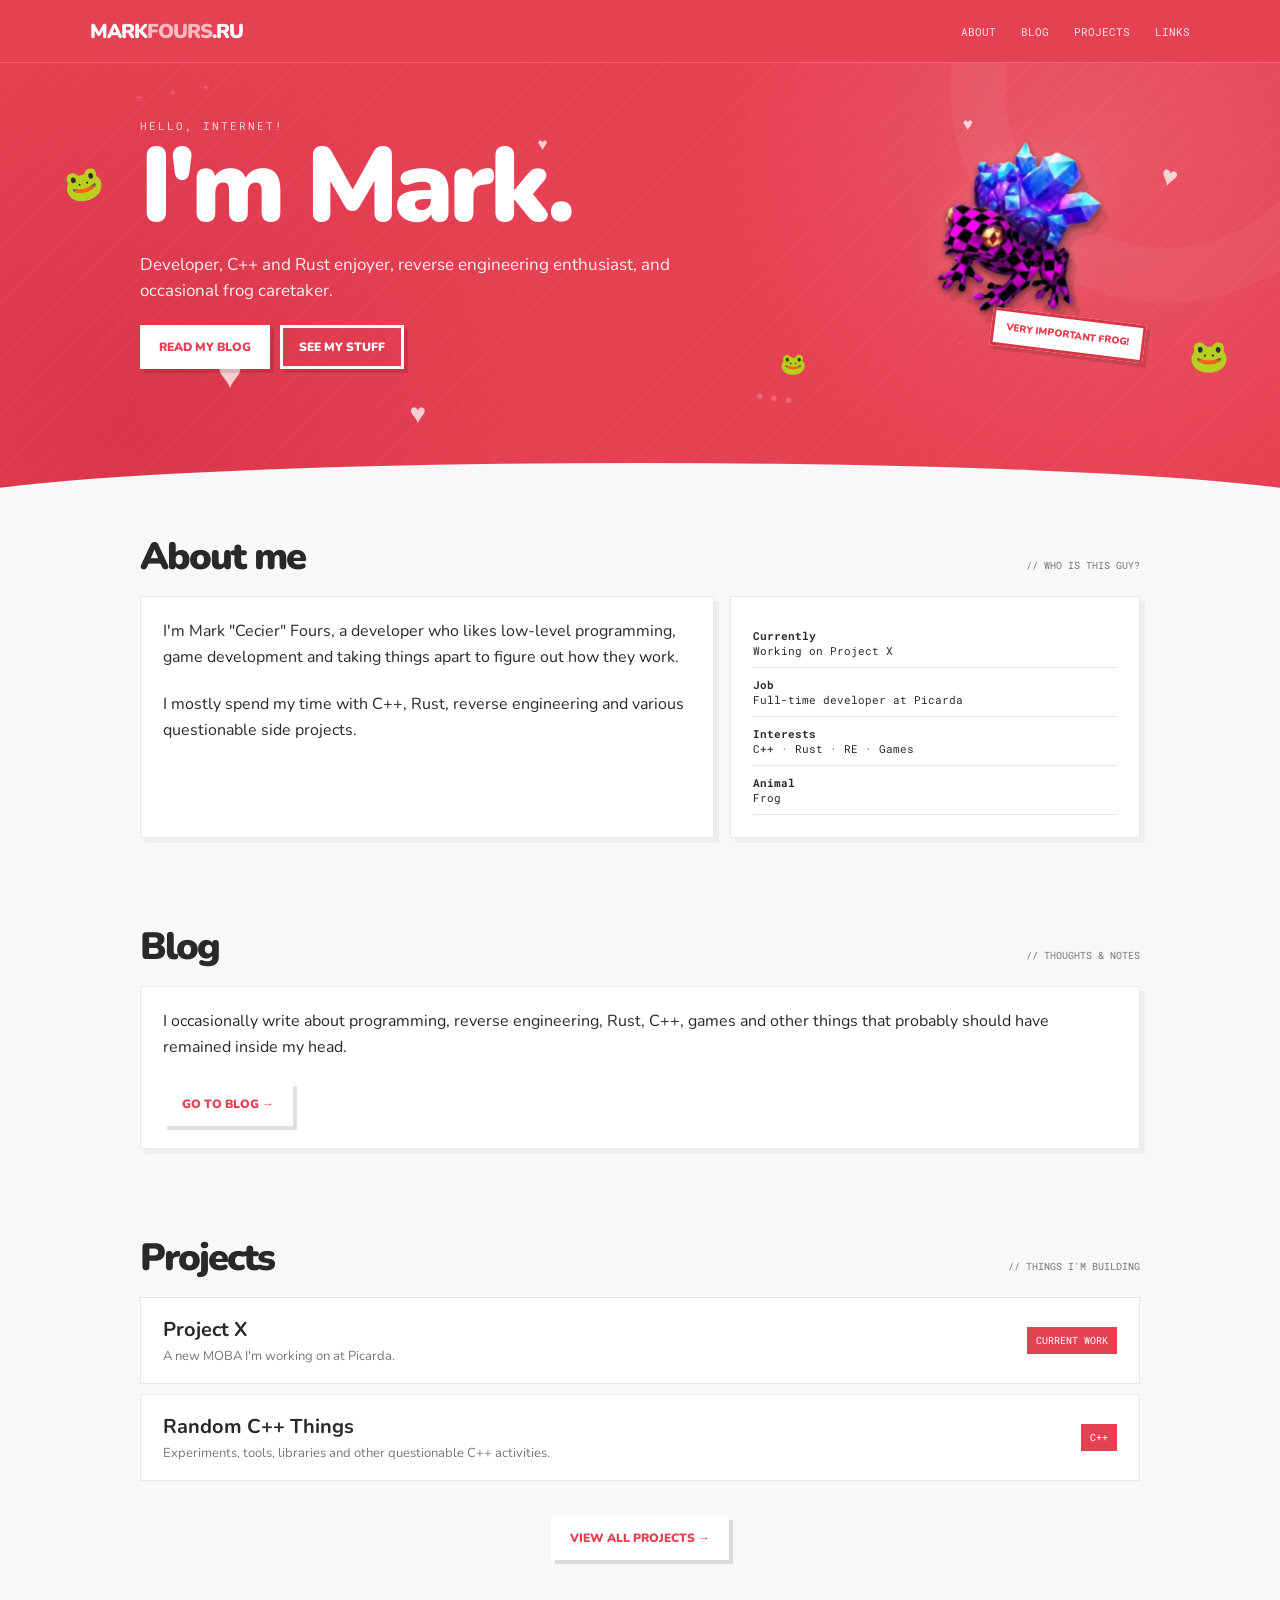
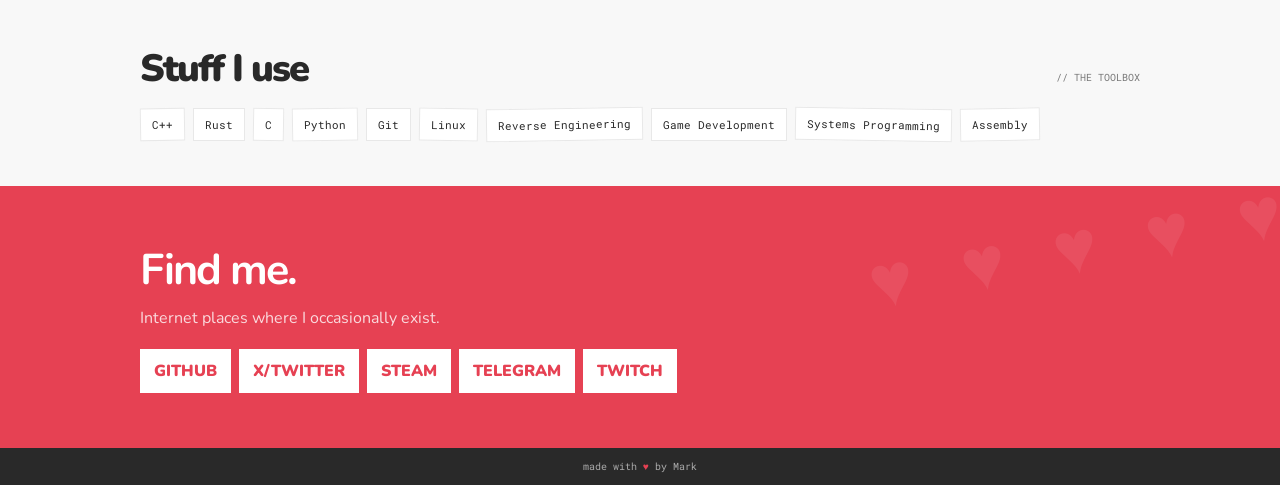
==== index.html @ c81afd99 "Merge pull request #1 from cecier/box-frog Fix" ====
<!DOCTYPE html>

<html lang="en">
<head>
    <meta charset="UTF-8">


<meta
    name="viewport"
    content="width=device-width, initial-scale=1.0"
>

<title>Mark Fours</title>

<meta
    name="description"
    content="Mark's personal homepage -> developer, C++ and Rust enthusiast, and reverse engineering enjoyer."
>

<link rel="icon" href="assets/pics/icon.png">

<link rel="preconnect" href="https://fonts.googleapis.com">
<link rel="preconnect" href="https://fonts.gstatic.com" crossorigin>

<link
    href="https://fonts.googleapis.com/css2?family=Nunito:wght@600;700;800;900&family=Roboto+Mono:wght@500&display=swap"
    rel="stylesheet"
>

<link rel="stylesheet" href="assets/css/style.css">


</head>

<body>


<!-- NAV -->

<nav>
    <div class="nav-inner">

        <a href="index.html" class="logo">
            MARK<span>FOURS</span>.RU
        </a>

        <div class="nav-links">

            <a href="#about">
                ABOUT
            </a>

            <a href="blog/index.html">
                BLOG
            </a>

            <a href="projects/index.html">
                PROJECTS
            </a>

            <a href="#links">
                LINKS
            </a>

        </div>

    </div>
</nav>


<!-- HERO -->

<header class="hero">

    <!-- Decorative frogs -->

    <div class="decoration frog-small d1">
        🐸
    </div>

    <div class="decoration frog-tiny d4">
        🐸
    </div>

    <div class="decoration frog-small d8">
        🐸
    </div>


    <!-- Decorative hearts -->

    <div class="decoration heart big d2">
        ♥
    </div>

    <div class="decoration heart small d3">
        ♥
    </div>

    <div class="decoration heart d5">
        ♥
    </div>

    <div class="decoration heart small d6">
        ♥
    </div>

    <div class="decoration heart d7">
        ♥
    </div>


    <div class="hero-inner">

        <div class="hero-text">

            <div class="eyebrow">
                HELLO, INTERNET!
            </div>

            <h1>
                I'm Mark.
            </h1>

            <p class="hero-description">
                Developer, C++ and Rust enjoyer, reverse engineering
                enthusiast, and occasional frog caretaker.
            </p>

            <div class="hero-buttons">

                <a
                    href="blog/index.html"
                    class="hero-button"
                >
                    READ MY BLOG
                </a>

                <a
                    href="projects/index.html"
                    class="hero-button outline"
                >
                    SEE MY STUFF
                </a>

            </div>

        </div>


        <div class="frog-wrap">

            <img
                class="frog"
                src="assets/pics/frog_cells.png"
                alt="Frog"
            >

            <div class="sticker">
                VERY IMPORTANT FROG!
            </div>

        </div>

    </div>

</header>


<main>

    <!-- ABOUT -->

    <section
        class="section"
        id="about"
    >

        <div class="section-heading">

            <h2>
                About me
            </h2>

            <span>
                // WHO IS THIS GUY?
            </span>

        </div>


        <div class="about-grid">

            <div class="card">

                <p>
                    I'm Mark "Cecier" Fours, a developer who likes
                    low-level programming, game development and taking
                    things apart to figure out how they work.
                </p>

                <br>

                <p>
                    I mostly spend my time with C++, Rust, reverse
                    engineering and various questionable side projects.
                </p>

            </div>


            <div class="card">

                <ul class="mini-list">

                    <li>
                        <b>Currently</b><br>
                        Working on Project X
                    </li>

                    <li>
                        <b>Job</b><br>
                        Full-time developer at Picarda
                    </li>

                    <li>
                        <b>Interests</b><br>
                        C++ · Rust · RE · Games
                    </li>

                    <li>
                        <b>Animal</b><br>
                        Frog
                    </li>

                </ul>

            </div>

        </div>

    </section>


    <!-- BLOG PREVIEW -->

    <section class="section">

        <div class="section-heading">

            <h2>
                Blog
            </h2>

            <span>
                // THOUGHTS & NOTES
            </span>

        </div>


        <div class="card">

            <p>
                I occasionally write about programming, reverse
                engineering, Rust, C++, games and other things that
                probably should have remained inside my head.
            </p>

            <br>

            <a
                href="blog/index.html"
                class="hero-button"
            >
                GO TO BLOG →
            </a>

        </div>

    </section>


    <!-- PROJECTS PREVIEW -->

    <section class="section">

        <div class="section-heading">

            <h2>
                Projects
            </h2>

            <span>
                // THINGS I'M BUILDING
            </span>

        </div>


        <div class="project-list">

            <a
                class="project"
                href="projects/index.html"
            >

                <div>

                    <h3>
                        Project X
                    </h3>

                    <p>
                        A new MOBA I'm working on at Picarda.
                    </p>

                </div>

                <span class="project-tag">
                    CURRENT WORK
                </span>

            </a>


            <a
                class="project"
                href="projects/index.html"
            >

                <div>

                    <h3>
                        Random C++ Things
                    </h3>

                    <p>
                        Experiments, tools, libraries and other
                        questionable C++ activities.
                    </p>

                </div>

                <span class="project-tag">
                    C++
                </span>

            </a>


            <!-- <a
                class="project"
                href="projects/index.html"
            >

                <div>

                    <h3>
                        Rust Stuff
                    </h3>

                    <p>
                        Small projects made while exploring Rust.
                    </p>

                </div>

                <span class="project-tag">
                    RUST
                </span>

            </a>

        </div> -->


        <div
            style="
                margin-top: 25px;
                text-align: center;
            "
        >

            <a
                href="projects/index.html"
                class="hero-button"
            >
                VIEW ALL PROJECTS →
            </a>

        </div>

    </section>


    <!-- STACK -->

    <section class="section">

        <div class="section-heading">

            <h2>
                Stuff I use
            </h2>

            <span>
                // THE TOOLBOX
            </span>

        </div>


        <div class="stack">

            <span class="tag">
                C++
            </span>

            <span class="tag">
                Rust
            </span>

            <span class="tag">
                C
            </span>

            <span class="tag">
                Python
            </span>

            <span class="tag">
                Git
            </span>

            <span class="tag">
                Linux
            </span>

            <span class="tag">
                Reverse Engineering
            </span>

            <span class="tag">
                Game Development
            </span>

            <span class="tag">
                Systems Programming
            </span>

            <span class="tag">
                Assembly
            </span>

        </div>

    </section>


    <!-- LINKS -->

    <section
        class="links-section"
        id="links"
    >

        <div class="links-inner">

            <h2>
                Find me.
            </h2>

            <p>
                Internet places where I occasionally exist.
            </p>


            <div class="link-grid">

                <a
                    class="link"
                    href="https://github.com/cecier"
                    target="_blank"
                    rel="noopener noreferrer"
                >
                    GITHUB
                </a>


                <a
                    class="link"
                    href="https://twitter.com/crabscuttle"
                    target="_blank"
                    rel="noopener noreferrer"
                >
                    X/TWITTER
                </a>


                <a
                    class="link"
                    href="https://steamcommunity.com/id/cecier"
                    target="_blank"
                    rel="noopener noreferrer"
                >
                    STEAM
                </a>


                <a
                    class="link"
                    href="https://t.me/ceciercash"
                    target="_blank"
                    rel="noopener noreferrer"
                >
                    TELEGRAM
                </a>


                <a
                    class="link"
                    href="https://www.twitch.tv/caketheorist"
                    target="_blank"
                    rel="noopener noreferrer"
                >
                    TWITCH
                </a>

            </div>

        </div>

    </section>

</main>


<!-- FOOTER -->

<footer>
    made with <b>♥</b> by Mark
</footer>


</body>
</html>
---- assets/css/style.css ----
:root{--red:#e64153;--red-dark:#d93648;--text:#292929;--muted:#777;--light:#f8f8f8;--white:#fff;--border:#e8e8e8}
*{box-sizing:border-box}
html{scroll-behavior:smooth}
body{margin:0;color:var(--text);background:var(--light);font-family:"Nunito",sans-serif}
a{color:inherit;text-decoration:none}

/* NAV */
nav{position:relative;z-index:20;background:var(--red);color:#fff;border-bottom:1px solid rgba(255,255,255,.18)}
.nav-inner{width:min(1100px,calc(100% - 40px));min-height:62px;margin:auto;display:flex;align-items:center;justify-content:space-between;gap:25px}
.logo{font-size:20px;font-weight:900;letter-spacing:-1px}
.logo span{opacity:.65}
.nav-links{display:flex;gap:25px;font-family:"Roboto Mono",monospace;font-size:11px}
.nav-links a{opacity:.85;transition:opacity .15s,transform .15s}
.nav-links a:hover{opacity:1;transform:translateY(-2px)}

/* HERO */
.hero{position:relative;overflow:hidden;min-height:430px;padding:55px 20px 90px;color:#fff;background:
radial-gradient(circle at 18% 28%,rgba(255,255,255,.12) 0 2px,transparent 2.5px),
radial-gradient(circle at 75% 65%,rgba(255,255,255,.08) 0 1.5px,transparent 2px),
repeating-linear-gradient(-45deg,transparent 0,transparent 18px,rgba(255,255,255,.025) 18px,rgba(255,255,255,.025) 20px),
radial-gradient(circle at 85% 20%,rgba(255,255,255,.12),transparent 32%),
radial-gradient(circle at 10% 85%,rgba(180,20,45,.25),transparent 35%),var(--red)}
.hero::before{content:"";position:absolute;width:320px;height:320px;top:-190px;right:-100px;border-radius:50%;border:55px solid rgba(255,255,255,.045);transform:rotate(20deg);pointer-events:none}
.hero::after{content:"";position:absolute;left:-5%;bottom:-55px;width:110%;height:85px;background:var(--light);border-radius:50% 50% 0 0;pointer-events:none}
.hero-inner{position:relative;z-index:5;width:min(1000px,100%);margin:auto;display:flex;align-items:center;justify-content:space-between;gap:45px}
.hero-text{position:relative;flex:1}
.hero-text::before{content:"+  +  +";position:absolute;left:-5px;top:-35px;color:rgba(255,255,255,.18);font-family:"Roboto Mono",monospace;font-size:12px;letter-spacing:10px;transform:rotate(-8deg)}
.hero-text::after{content:"•••";position:absolute;right:5%;bottom:-40px;color:rgba(255,255,255,.2);font-size:16px;letter-spacing:7px;transform:rotate(8deg)}
.eyebrow{margin-bottom:9px;font-family:"Roboto Mono",monospace;font-size:11px;letter-spacing:2px;opacity:.8}
h1{margin:0;font-size:clamp(58px,9vw,105px);line-height:.86;letter-spacing:-5px;font-weight:900}
.hero-description{max-width:560px;margin:20px 0 22px;font-size:17px;line-height:1.5;color:rgba(255,255,255,.92)}
.hero-buttons{display:flex;flex-wrap:wrap;gap:10px}
.hero-button{display:inline-block;padding:11px 16px;background:#fff;color:var(--red);border:3px solid #fff;font-size:12px;font-weight:900;box-shadow:4px 4px 0 rgba(0,0,0,.12);transition:transform .15s,box-shadow .15s}
.hero-button:hover{transform:translate(-2px,-2px);box-shadow:6px 6px 0 rgba(0,0,0,.14)}
.hero-button.outline{background:transparent;color:#fff}

/* HERO DECORATIONS */
.decoration{position:absolute;z-index:2;user-select:none;pointer-events:none;font-weight:900}
.heart{color:rgba(255,255,255,.75);font-size:28px;animation:float 4s ease-in-out infinite}
.heart.small{font-size:17px}.heart.big{font-size:42px}
.frog-small{font-size:32px;filter:grayscale(.05);animation:frog-hop 5s ease-in-out infinite}
.frog-tiny{font-size:21px;animation:frog-hop 6s ease-in-out infinite reverse}
.d1{left:5%;top:100px;transform:rotate(-15deg)}.d2{left:17%;bottom:90px}.d3{left:42%;top:70px}.d4{right:37%;bottom:115px}.d5{right:8%;top:95px;transform:rotate(15deg)}.d6{right:24%;top:50px}.d7{left:32%;bottom:60px}.d8{right:4%;bottom:115px}
@keyframes float{0%,100%{transform:translateY(0) rotate(-5deg)}50%{transform:translateY(-7px) rotate(5deg)}}
@keyframes frog-hop{0%,100%{transform:translateY(0) rotate(-3deg)}45%{transform:translateY(-10px) rotate(3deg)}55%{transform:translateY(-10px) rotate(-3deg)}}

/* FROG */
.frog-wrap{position:relative;flex:0 0 260px;display:flex;justify-content:center}
.frog{position:relative;z-index:3;width:230px;max-width:100%;filter:drop-shadow(8px 11px 0 rgba(0,0,0,.1)) drop-shadow(0 0 15px rgba(255,255,255,.12));transform:rotate(3deg);transition:transform .2s}
.frog:hover{transform:rotate(-3deg) scale(1.04)}
.sticker{position:absolute;z-index:4;right:-5px;bottom:5px;padding:9px 12px;background:#fff;color:var(--red);border:3px solid var(--red-dark);font-size:10px;font-weight:900;transform:rotate(7deg);box-shadow:4px 4px 0 rgba(0,0,0,.12)}

/* MAIN */
main{position:relative;z-index:6}
.section{width:min(1000px,calc(100% - 40px));margin:auto;padding:45px 0}
.section-heading{display:flex;align-items:baseline;justify-content:space-between;gap:20px;margin-bottom:20px}
.section-heading h2{margin:0;font-size:38px;line-height:1;letter-spacing:-2px;font-weight:900}
.section-heading span{font-family:"Roboto Mono",monospace;font-size:10px;color:var(--muted)}

/* ABOUT */
.about-grid{display:grid;grid-template-columns:1.4fr 1fr;gap:16px}
.card{padding:22px;background:#fff;border:1px solid var(--border);box-shadow:5px 5px 0 rgba(0,0,0,.04)}
.card p{margin:0;font-size:16px;line-height:1.6}
.mini-list{margin:0;padding:0;list-style:none}
.mini-list li{padding:9px 0;border-bottom:1px solid var(--border);font-family:"Roboto Mono",monospace;font-size:11px}
.mini-list li:last-child
.mini-list b{font-family:"Nunito",sans-serif;font-size:14px}

/* BLOG */
.blog-grid{display:grid;grid-template-columns:repeat(2,1fr);gap:15px}
.post{display:flex;flex-direction:column;min-height:190px;padding:21px;background:#fff;border:1px solid var(--border);transition:transform .15s,box-shadow .15s}
.post:hover{transform:translate(-3px,-3px);box-shadow:6px 6px 0 rgba(0,0,0,.06)}
.post-label{margin-bottom:10px;font-family:"Roboto Mono",monospace;font-size:9px;letter-spacing:1px;color:var(--red)}
.post h3{margin:0 0 9px;font-size:24px;line-height:1.05;letter-spacing:-1px}
.post p{margin:0;color:var(--muted);line-height:1.45;font-size:14px}
.post-meta{margin-top:auto;padding-top:17px;display:flex;justify-content:space-between;color:#999;font-family:"Roboto Mono",monospace;font-size:9px}

/* PROJECTS */
.project-list{display:flex;flex-direction:column;gap:10px}
.project{display:grid;grid-template-columns:1fr auto;align-items:center;gap:15px;padding:18px 22px;background:#fff;border:1px solid var(--border);transition:transform .15s}
.project:hover{transform:translateX(4px)}
.project h3{margin:0 0 4px;font-size:20px}
.project p{margin:0;color:var(--muted);font-size:13px}
.project-tag{padding:7px 9px;background:var(--red);color:#fff;font-family:"Roboto Mono",monospace;font-size:10px}

/* STACK */
.stack{display:flex;flex-wrap:wrap;gap:8px}
.tag{padding:8px 11px;background:#fff;border:1px solid var(--border);font-family:"Roboto Mono",monospace;font-size:11px}
.tag:nth-child(3n){transform:rotate(1deg)}.tag:nth-child(3n+1){transform:rotate(-1deg)}

/* LINKS */
.links-section{position:relative;overflow:hidden;padding:55px 20px;background:var(--red);color:#fff}
.links-section::before{content:"♥  ♥  ♥  ♥  ♥";position:absolute;right:-20px;top:10px;color:rgba(255,255,255,.08);font-size:75px;letter-spacing:15px;transform:rotate(-10deg)}
.links-inner{position:relative;z-index:2;width:min(1000px,100%);margin:auto}
.links-inner h2{margin:0 0 8px;font-size:43px;letter-spacing:-2px}
.links-inner p{margin:0 0 20px;color:rgba(255,255,255,.8)}
.link-grid{display:flex;flex-wrap:wrap;gap:8px}
.link{padding:11px 14px;background:#fff;color:var(--red);font-weight:900;transition:transform .15s}
.link:hover{transform:translateY(-3px) rotate(-1deg)}

/* FOOTER */
footer{padding:12px 5px;background:#292929;color:#aaa;text-align:center;font-family:"Roboto Mono",monospace;font-size:10px}
footer b{color:var(--red)}

/* MOBILE */
@media(max-width:760px){
.nav-inner{min-height:58px}
.nav-links{gap:11px;font-size:9px}
.hero{min-height:0;padding:50px 20px 90px}
.hero-inner{flex-direction:column;text-align:center;gap:25px}
.hero-description{margin:18px auto 20px;font-size:16px}
.hero-buttons{justify-content:center}
.hero-text::before{left:10%}
.frog-wrap{flex-basis:auto;width:240px}
.frog{width:200px}
.d3,.d4,.d6{display:none}
.about-grid,.blog-grid{grid-template-columns:1fr}
.section-heading{align-items:flex-start;flex-direction:column;margin-bottom:17px}
.section-heading h2{font-size:34px}
.section{padding:35px 0}
.project{grid-template-columns:1fr;padding:16px 18px}
.project-tag{justify-self:start}
.links-section{padding:45px 20px}
.links-inner h2{font-size:38px}
}

@media(max-width:480px){
.nav-links a:nth-child(2){display:none}
h1{font-size:66px}
.hero-description{font-size:15px}
.section{padding:30px 0}
.card,.post{padding:19px}
}

/* BLOG ARTICLE */
.article-hero{position:relative;overflow:hidden;padding:50px 20px 85px;background:var(--red);color:#fff}
.article-hero::after{content:"";position:absolute;left:-5%;bottom:-55px;width:110%;height:85px;background:var(--light);border-radius:50% 50% 0 0}
.article-hero-inner{position:relative;z-index:2;width:min(850px,100%);margin:auto}
.article-back{display:inline-block;margin-bottom:28px;padding:8px 11px;border:2px solid rgba(255,255,255,.7);font-family:"Roboto Mono",monospace;font-size:9px;font-weight:500;transition:background .15s,color .15s,transform .15s}
.article-back:hover
.article-hero .post-label{margin-bottom:11px;color:rgba(255,255,255,.75)}
.article-hero h1{max-width:850px;margin:0;font-size:clamp(45px,7vw,82px);line-height:.95;letter-spacing:-4px}
.article-description{max-width:680px;margin:18px 0;color:rgba(255,255,255,.85);font-size:16px;line-height:1.5}
.article-meta{display:flex;gap:20px;color:rgba(255,255,255,.65);font-family:"Roboto Mono",monospace;font-size:9px}
.article{width:min(760px,calc(100% - 40px));margin:auto;padding:50px 0 65px}
.article p{margin:0 0 18px;font-size:17px;line-height:1.7}
.article h2{margin:42px 0 14px;font-size:31px;line-height:1.1;letter-spacing:-1.5px}
.article h3{margin:28px 0 9px;font-size:21px}
.article ul,.article ol{margin:0 0 20px;padding-left:25px}
.article li{margin-bottom:7px;font-size:16px;line-height:1.5}
.article strong{font-weight:900}
.article code{padding:2px 5px;background:#eee;border-radius:3px;font-family:"Roboto Mono",monospace;font-size:.85em}
.article pre{overflow-x:auto;margin:22px 0;padding:19px;background:#292929;color:#f5f5f5;border-left:4px solid var(--red);box-shadow:5px 5px 0 rgba(0,0,0,.06)}
.article pre code{padding:0;background:transparent;color:inherit;font-size:12px;line-height:1.6}
.article blockquote{margin:22px 0;padding:16px 20px;background:#fff;border-left:4px solid var(--red);box-shadow:4px 4px 0 rgba(0,0,0,.05);font-size:18px;font-weight:800;line-height:1.45}
.article-ending{margin:42px 0 18px;color:var(--red);text-align:center;font-size:38px}
.article-note{color:var(--muted);text-align:center}
.frog-evidence{display:flex;flex-direction:column;align-items:center;gap:10px;margin:25px 0 30px;padding:22px;background:#fff;border:1px solid var(--border);box-shadow:6px 6px 0 rgba(0,0,0,.05)}
.frog-evidence img{width:min(320px,100%);height:auto}
.frog-evidence span{color:var(--muted);font-family:"Roboto Mono",monospace;font-size:9px}

@media(max-width:760px){
.article-hero{padding:42px 20px 75px}
.article-hero h1{font-size:48px;letter-spacing:-3px}
.article-description{font-size:15px}
.article{padding:40px 0 55px}
.article p{font-size:16px;line-height:1.65}
.article h2{margin-top:35px;font-size:28px}
.article pre{padding:15px;margin-left:-4px;margin-right:-4px}
.article blockquote{font-size:17px}
.frog-evidence{padding:20px 12px}
}
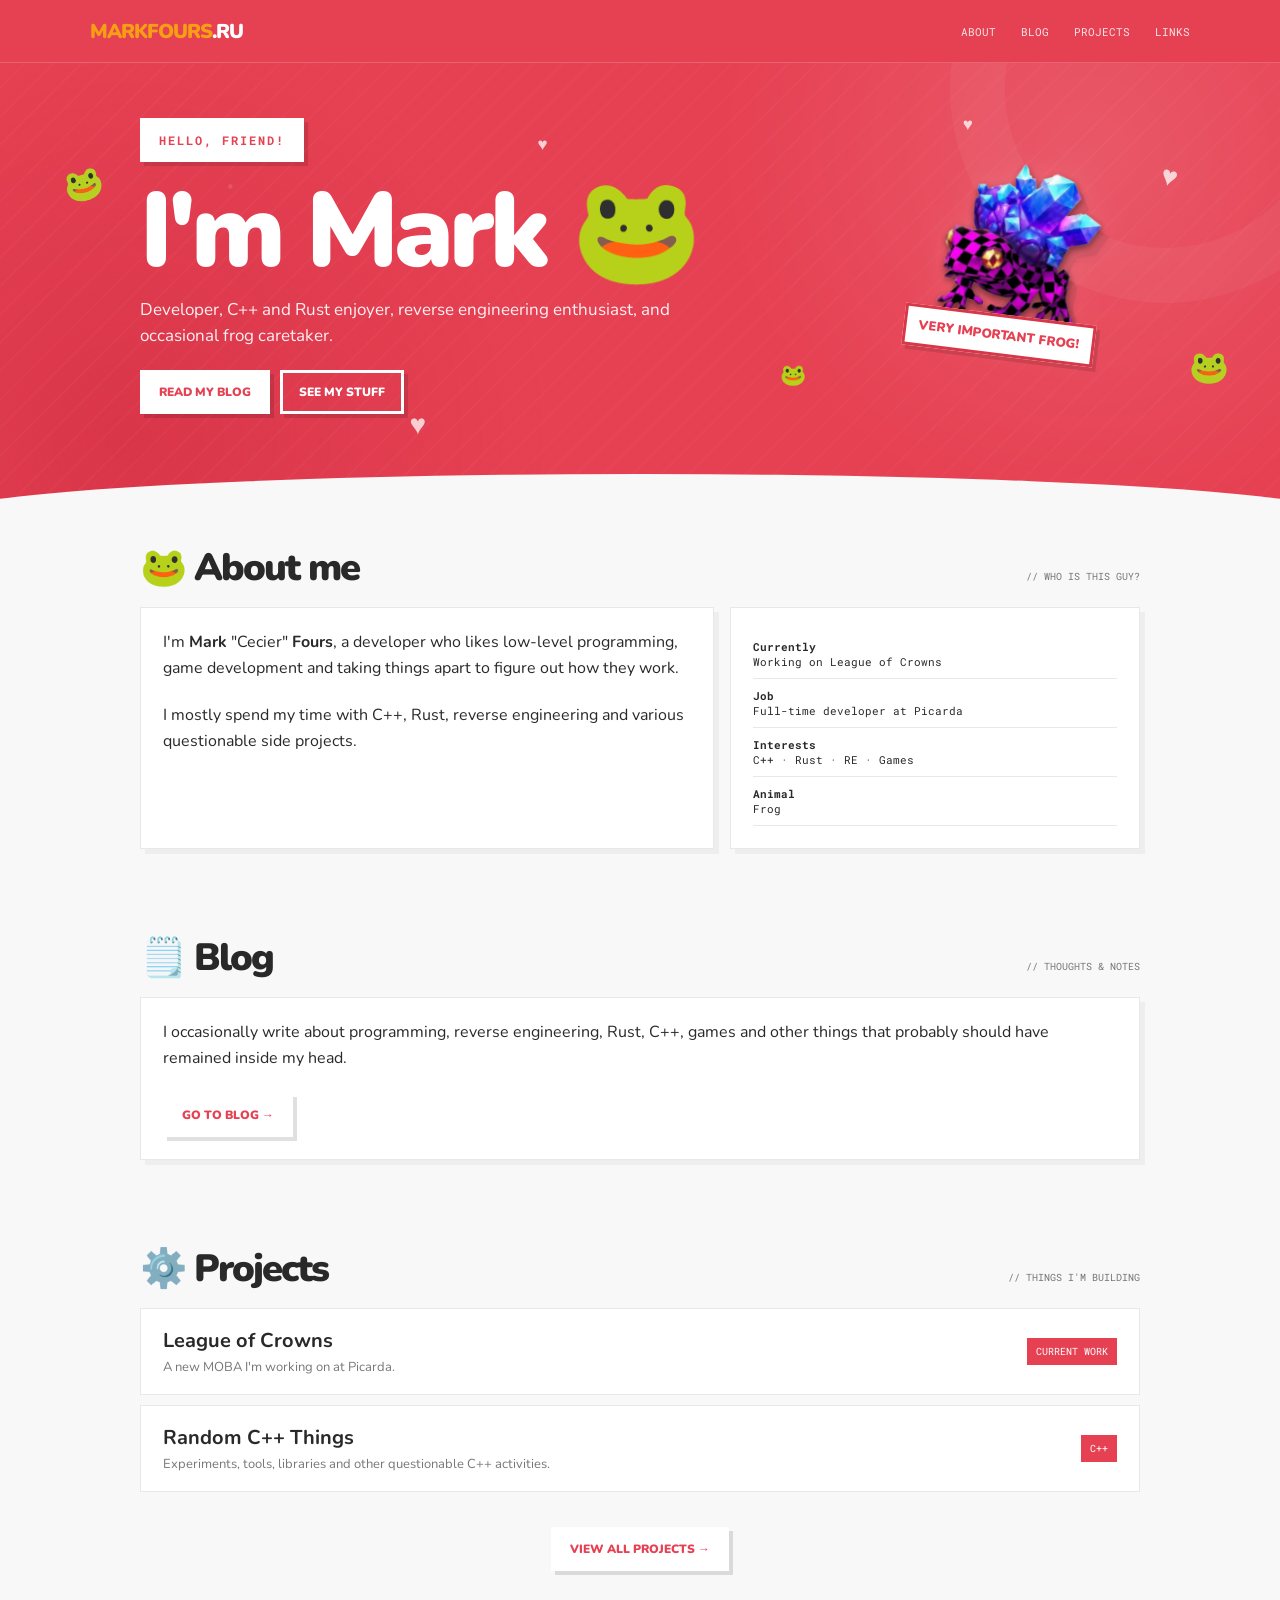
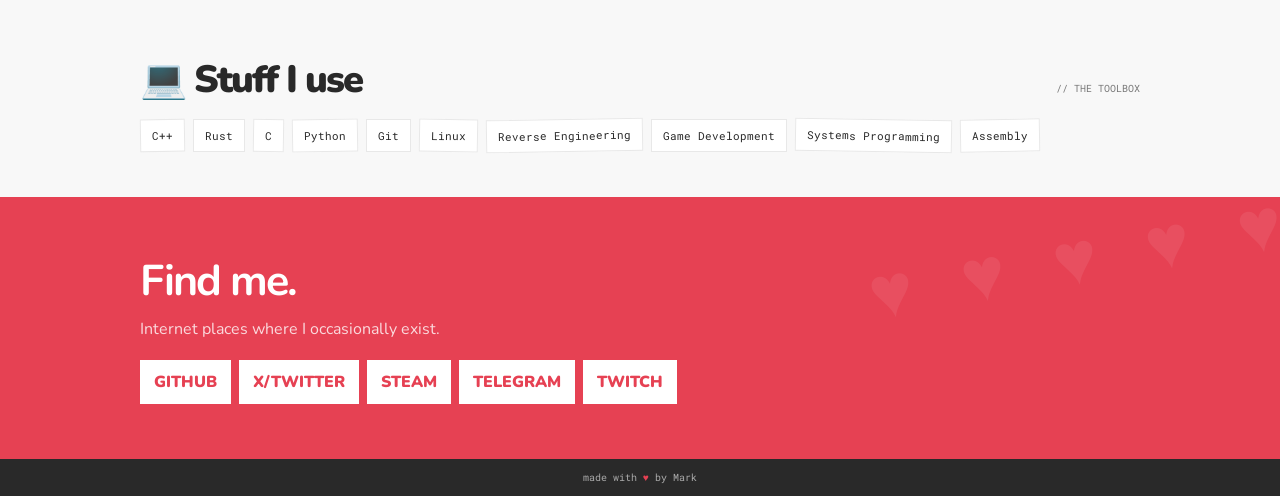
==== commit 41e52514: "Add some new fancy stuff" ====
--- a/index.html
+++ b/index.html
@@ -10,14 +10,14 @@
     content="width=device-width, initial-scale=1.0"
 >
 
-<title>Mark Fours</title>
+<title>Mark Fours | Homepage</title>
 
 <meta
     name="description"
     content="Mark's personal homepage -> developer, C++ and Rust enthusiast, and reverse engineering enjoyer."
 >
 
-<link rel="icon" href="assets/pics/icon.png">
+<link rel="icon" href="assets/pics/frog_cute.png">
 
 <link rel="preconnect" href="https://fonts.googleapis.com">
 <link rel="preconnect" href="https://fonts.gstatic.com" crossorigin>
@@ -36,12 +36,12 @@
 
 
 <!-- NAV -->
-
+<div class="no-select">
 <nav>
     <div class="nav-inner">
 
         <a href="index.html" class="logo">
-            MARK<span>FOURS</span>.RU
+            <span class="name-fours">MARKFOURS</span>.RU
         </a>
 
         <div class="nav-links">
@@ -115,11 +115,11 @@
         <div class="hero-text">
 
             <div class="eyebrow">
-                HELLO, INTERNET!
+                HELLO, FRIEND!
             </div>
 
             <h1>
-                I'm Mark.
+                I'm Mark 🐸
             </h1>
 
             <p class="hero-description">
@@ -165,7 +165,7 @@
     </div>
 
 </header>
-
+</div>
 
 <main>
 
@@ -176,10 +176,10 @@
         id="about"
     >
 
-        <div class="section-heading">
+        <div class="section-heading no-select">
 
             <h2>
-                About me
+                🐸 About me
             </h2>
 
             <span>
@@ -194,7 +194,7 @@
             <div class="card">
 
                 <p>
-                    I'm Mark "Cecier" Fours, a developer who likes
+                    I'm <strong>Mark</strong> "Cecier" <strong>Fours</strong>, a developer who likes
                     low-level programming, game development and taking
                     things apart to figure out how they work.
                 </p>
@@ -209,13 +209,13 @@
             </div>
 
 
-            <div class="card">
+            <div class="card no-select">
 
                 <ul class="mini-list">
 
                     <li>
                         <b>Currently</b><br>
-                        Working on Project X
+                        Working on League of Crowns
                     </li>
 
                     <li>
@@ -246,10 +246,10 @@
 
     <section class="section">
 
-        <div class="section-heading">
+        <div class="section-heading no-select">
 
             <h2>
-                Blog
+                🗒️ Blog
             </h2>
 
             <span>
@@ -271,7 +271,7 @@
 
             <a
                 href="blog/index.html"
-                class="hero-button"
+                class="hero-button no-select"
             >
                 GO TO BLOG →
             </a>
@@ -285,10 +285,10 @@
 
     <section class="section">
 
-        <div class="section-heading">
+        <div class="section-heading no-select">
 
             <h2>
-                Projects
+                ⚙️ Projects
             </h2>
 
             <span>
@@ -299,6 +299,30 @@
 
 
         <div class="project-list">
+
+            <a
+                class="project"
+                href="projects/moba-game/moba-game.html"
+            >
+
+                <div>
+
+                    <h3>
+                        League of Crowns
+                    </h3>
+
+                    <p>
+                        A new MOBA I'm working on at Picarda.
+                    </p>
+
+                </div>
+
+                <span class="project-tag no-select">
+                    CURRENT WORK
+                </span>
+
+            </a>
+
 
             <a
                 class="project"
@@ -308,30 +332,6 @@
                 <div>
 
                     <h3>
-                        Project X
-                    </h3>
-
-                    <p>
-                        A new MOBA I'm working on at Picarda.
-                    </p>
-
-                </div>
-
-                <span class="project-tag">
-                    CURRENT WORK
-                </span>
-
-            </a>
-
-
-            <a
-                class="project"
-                href="projects/index.html"
-            >
-
-                <div>
-
-                    <h3>
                         Random C++ Things
                     </h3>
 
@@ -342,7 +342,7 @@
 
                 </div>
 
-                <span class="project-tag">
+                <span class="project-tag no-select">
                     C++
                 </span>
 
@@ -384,7 +384,7 @@
 
             <a
                 href="projects/index.html"
-                class="hero-button"
+                class="hero-button no-select"
             >
                 VIEW ALL PROJECTS →
             </a>
@@ -395,13 +395,13 @@
 
 
     <!-- STACK -->
-
+    <div class="no-select">
     <section class="section">
 
         <div class="section-heading">
 
             <h2>
-                Stuff I use
+                💻 Stuff I use
             </h2>
 
             <span>
@@ -538,10 +538,10 @@
 
 <!-- FOOTER -->
 
-<footer>
+<footer class="no-select">
     made with <b>♥</b> by Mark
 </footer>
-
+</div>
 
 </body>
 </html>
--- a/assets/css/style.css
+++ b/assets/css/style.css
@@ -1,172 +1,1004 @@
-:root{--red:#e64153;--red-dark:#d93648;--text:#292929;--muted:#777;--light:#f8f8f8;--white:#fff;--border:#e8e8e8}
+:root{
+--red:#e64153;
+--red-dark:#d93648;
+--text:#292929;
+--muted:#777;
+--light:#f8f8f8;
+--white:#fff;
+--border:#e8e8e8
+}
+
 *{box-sizing:border-box}
+
 html{scroll-behavior:smooth}
-body{margin:0;color:var(--text);background:var(--light);font-family:"Nunito",sans-serif}
-a{color:inherit;text-decoration:none}
+
+body{
+margin:0;
+color:var(--text);
+background:var(--light);
+font-family:"Nunito",sans-serif
+}
+
+a{
+color:inherit;
+text-decoration:none
+}
+
+.no-select{
+user-select:none;
+-webkit-user-select:none;
+-moz-user-select:none;
+-webkit-user-drag:none
+}
 
 /* NAV */
-nav{position:relative;z-index:20;background:var(--red);color:#fff;border-bottom:1px solid rgba(255,255,255,.18)}
-.nav-inner{width:min(1100px,calc(100% - 40px));min-height:62px;margin:auto;display:flex;align-items:center;justify-content:space-between;gap:25px}
-.logo{font-size:20px;font-weight:900;letter-spacing:-1px}
-.logo span{opacity:.65}
-.nav-links{display:flex;gap:25px;font-family:"Roboto Mono",monospace;font-size:11px}
-.nav-links a{opacity:.85;transition:opacity .15s,transform .15s}
-.nav-links a:hover{opacity:1;transform:translateY(-2px)}
+
+nav{
+position:relative;
+z-index:20;
+background:var(--red);
+color:#fff;
+border-bottom:1px solid rgba(255,255,255,.18)
+}
+
+.nav-inner{
+width:min(1100px,calc(100% - 40px));
+min-height:62px;
+margin:auto;
+display:flex;
+align-items:center;
+justify-content:space-between;
+gap:25px
+}
+
+.logo{
+    font-size:20px;
+    font-weight:900;
+    letter-spacing:-1px
+}
+
+.name-fours{
+    color:#f69f14
+}
+
+/*.name-mark{
+    color:#224a4b
+}*/
+
+.nav-links{
+display:flex;
+gap:25px;
+font-family:"Roboto Mono",monospace;
+font-size:11px
+}
+
+.nav-links a{
+opacity:.85;
+transition:opacity .15s,transform .15s
+}
+
+.nav-links a:hover{
+opacity:1;
+transform:translateY(-2px)
+}
 
 /* HERO */
-.hero{position:relative;overflow:hidden;min-height:430px;padding:55px 20px 90px;color:#fff;background:
+
+.hero{
+position:relative;
+overflow:hidden;
+min-height:430px;
+padding:55px 20px 90px;
+color:#fff;
+background:
 radial-gradient(circle at 18% 28%,rgba(255,255,255,.12) 0 2px,transparent 2.5px),
 radial-gradient(circle at 75% 65%,rgba(255,255,255,.08) 0 1.5px,transparent 2px),
 repeating-linear-gradient(-45deg,transparent 0,transparent 18px,rgba(255,255,255,.025) 18px,rgba(255,255,255,.025) 20px),
 radial-gradient(circle at 85% 20%,rgba(255,255,255,.12),transparent 32%),
-radial-gradient(circle at 10% 85%,rgba(180,20,45,.25),transparent 35%),var(--red)}
-.hero::before{content:"";position:absolute;width:320px;height:320px;top:-190px;right:-100px;border-radius:50%;border:55px solid rgba(255,255,255,.045);transform:rotate(20deg);pointer-events:none}
-.hero::after{content:"";position:absolute;left:-5%;bottom:-55px;width:110%;height:85px;background:var(--light);border-radius:50% 50% 0 0;pointer-events:none}
-.hero-inner{position:relative;z-index:5;width:min(1000px,100%);margin:auto;display:flex;align-items:center;justify-content:space-between;gap:45px}
-.hero-text{position:relative;flex:1}
-.hero-text::before{content:"+  +  +";position:absolute;left:-5px;top:-35px;color:rgba(255,255,255,.18);font-family:"Roboto Mono",monospace;font-size:12px;letter-spacing:10px;transform:rotate(-8deg)}
-.hero-text::after{content:"•••";position:absolute;right:5%;bottom:-40px;color:rgba(255,255,255,.2);font-size:16px;letter-spacing:7px;transform:rotate(8deg)}
-.eyebrow{margin-bottom:9px;font-family:"Roboto Mono",monospace;font-size:11px;letter-spacing:2px;opacity:.8}
-h1{margin:0;font-size:clamp(58px,9vw,105px);line-height:.86;letter-spacing:-5px;font-weight:900}
-.hero-description{max-width:560px;margin:20px 0 22px;font-size:17px;line-height:1.5;color:rgba(255,255,255,.92)}
-.hero-buttons{display:flex;flex-wrap:wrap;gap:10px}
-.hero-button{display:inline-block;padding:11px 16px;background:#fff;color:var(--red);border:3px solid #fff;font-size:12px;font-weight:900;box-shadow:4px 4px 0 rgba(0,0,0,.12);transition:transform .15s,box-shadow .15s}
-.hero-button:hover{transform:translate(-2px,-2px);box-shadow:6px 6px 0 rgba(0,0,0,.14)}
-.hero-button.outline{background:transparent;color:#fff}
+radial-gradient(circle at 10% 85%,rgba(180,20,45,.25),transparent 35%),
+var(--red)
+}
+
+.hero::before{
+content:"";
+position:absolute;
+width:320px;
+height:320px;
+top:-190px;
+right:-100px;
+border-radius:50%;
+border:55px solid rgba(255,255,255,.045);
+transform:rotate(20deg);
+pointer-events:none
+}
+
+.hero::after,
+.article-hero::after{
+content:"";
+position:absolute;
+left:-5%;
+bottom:-55px;
+width:110%;
+height:85px;
+background:var(--light);
+border-radius:50% 50% 0 0;
+pointer-events:none
+}
+
+.hero-inner,
+.article-hero-inner{
+position:relative;
+z-index:5;
+width:min(1000px,100%);
+margin:auto;
+display:flex;
+align-items:center;
+justify-content:space-between;
+gap:45px
+}
+
+.hero-text,
+.article-hero-content{
+position:relative;
+flex:1;
+min-width:0
+}
+
+.hero-text::before{
+content:"";
+position:absolute;
+left:-5px;
+top:-35px;
+color:rgba(255,255,255,.18);
+font-family:"Roboto Mono",monospace;
+font-size:12px;
+letter-spacing:10px;
+transform:rotate(-8deg)
+}
+
+.hero-text::after{
+content:"";
+position:absolute;
+right:5%;
+bottom:-40px;
+color:rgba(255,255,255,.2);
+font-size:16px;
+letter-spacing:7px;
+transform:rotate(8deg)
+}
+
+.eyebrow{
+margin-bottom:25px;
+font-family:"Roboto Mono",monospace;
+font-size:11px;
+letter-spacing:2px;
+/*opacity:.8;*/
+
+background: transparent;
+    color: #fff;
+
+    display: inline-block;
+    padding: 11px 16px;
+    background: #fff;
+    color: var(--red);
+    border: 3px solid #fff;
+    font-size: 12px;
+    font-weight: 900;
+    box-shadow: 4px 4px 0 rgba(0, 0, 0, .12);
+
+}
+
+h1{
+margin:0;
+font-size:clamp(58px,9vw,105px);
+line-height:.86;
+letter-spacing:-5px;
+font-weight:900
+}
+
+.hero-description{
+max-width:560px;
+margin:20px 0 22px;
+font-size:17px;
+line-height:1.5;
+color:rgba(255,255,255,.92)
+}
+
+.hero-buttons{
+display:flex;
+flex-wrap:wrap;
+gap:10px
+}
+
+.hero-button{
+display:inline-block;
+padding:11px 16px;
+background:#fff;
+color:var(--red);
+border:3px solid #fff;
+font-size:12px;
+font-weight:900;
+box-shadow:4px 4px 0 rgba(0,0,0,.12);
+transition:transform .15s,box-shadow .15s
+}
+
+.hero-button:hover{
+transform:translate(-2px,-2px);
+box-shadow:6px 6px 0 rgba(0,0,0,.14)
+}
+
+.hero-button.outline{
+background:transparent;
+color:#fff
+}
 
 /* HERO DECORATIONS */
-.decoration{position:absolute;z-index:2;user-select:none;pointer-events:none;font-weight:900}
-.heart{color:rgba(255,255,255,.75);font-size:28px;animation:float 4s ease-in-out infinite}
-.heart.small{font-size:17px}.heart.big{font-size:42px}
-.frog-small{font-size:32px;filter:grayscale(.05);animation:frog-hop 5s ease-in-out infinite}
-.frog-tiny{font-size:21px;animation:frog-hop 6s ease-in-out infinite reverse}
-.d1{left:5%;top:100px;transform:rotate(-15deg)}.d2{left:17%;bottom:90px}.d3{left:42%;top:70px}.d4{right:37%;bottom:115px}.d5{right:8%;top:95px;transform:rotate(15deg)}.d6{right:24%;top:50px}.d7{left:32%;bottom:60px}.d8{right:4%;bottom:115px}
-@keyframes float{0%,100%{transform:translateY(0) rotate(-5deg)}50%{transform:translateY(-7px) rotate(5deg)}}
-@keyframes frog-hop{0%,100%{transform:translateY(0) rotate(-3deg)}45%{transform:translateY(-10px) rotate(3deg)}55%{transform:translateY(-10px) rotate(-3deg)}}
+
+.decoration{
+position:absolute;
+z-index:2;
+user-select:none;
+pointer-events:none;
+font-weight:900
+}
+
+.heart{
+color:rgba(255,255,255,.75);
+font-size:28px;
+animation:float 4s ease-in-out infinite
+}
+
+.heart.small{font-size:17px}
+.heart.big{font-size:42px}
+
+.frog-small{
+font-size:32px;
+filter:grayscale(.05);
+animation:frog-hop 5s ease-in-out infinite
+}
+
+.frog-tiny{
+font-size:21px;
+animation:frog-hop 6s ease-in-out infinite reverse
+}
+
+.d1{left:5%;top:100px;transform:rotate(-15deg)}
+.d2{left:17%;bottom:90px}
+.d3{left:42%;top:70px}
+.d4{right:37%;bottom:115px}
+.d5{right:8%;top:95px;transform:rotate(15deg)}
+.d6{right:24%;top:50px}
+.d7{left:32%;bottom:60px}
+.d8{right:4%;bottom:115px}
+
+@keyframes float{
+0%,100%{transform:translateY(0) rotate(-5deg)}
+50%{transform:translateY(-7px) rotate(5deg)}
+}
+
+@keyframes frog-hop{
+0%,100%{transform:translateY(0) rotate(-3deg)}
+45%,55%{transform:translateY(-10px) rotate(3deg)}
+}
 
 /* FROG */
-.frog-wrap{position:relative;flex:0 0 260px;display:flex;justify-content:center}
-.frog{position:relative;z-index:3;width:230px;max-width:100%;filter:drop-shadow(8px 11px 0 rgba(0,0,0,.1)) drop-shadow(0 0 15px rgba(255,255,255,.12));transform:rotate(3deg);transition:transform .2s}
+
+.frog-wrap{
+position:relative;
+flex:0 0 260px;
+display:flex;
+justify-content:center
+}
+
+.frog{
+position:relative;
+z-index:3;
+width:230px;
+max-width:100%;
+filter:drop-shadow(8px 11px 0 rgba(0,0,0,.1)) drop-shadow(0 0 15px rgba(255,255,255,.12));
+transform:rotate(3deg);
+transition:transform .2s
+}
+
 .frog:hover{transform:rotate(-3deg) scale(1.04)}
-.sticker{position:absolute;z-index:4;right:-5px;bottom:5px;padding:9px 12px;background:#fff;color:var(--red);border:3px solid var(--red-dark);font-size:10px;font-weight:900;transform:rotate(7deg);box-shadow:4px 4px 0 rgba(0,0,0,.12)}
+
+.sticker{
+position:absolute;
+z-index:4;
+right:45px;
+bottom:25px;
+padding:9px 12px;
+background:#fff;
+color:var(--red);
+border:3px solid var(--red-dark);
+font-size:13px;
+font-weight:900;
+transform:rotate(7deg);
+box-shadow:4px 4px 0 rgba(0,0,0,.12)
+}
 
 /* MAIN */
-main{position:relative;z-index:6}
-.section{width:min(1000px,calc(100% - 40px));margin:auto;padding:45px 0}
-.section-heading{display:flex;align-items:baseline;justify-content:space-between;gap:20px;margin-bottom:20px}
-.section-heading h2{margin:0;font-size:38px;line-height:1;letter-spacing:-2px;font-weight:900}
-.section-heading span{font-family:"Roboto Mono",monospace;font-size:10px;color:var(--muted)}
+
+main{
+position:relative;
+z-index:6
+}
+
+.section{
+width:min(1000px,calc(100% - 40px));
+margin:auto;
+padding:45px 0
+}
+
+.section-heading{
+display:flex;
+align-items:baseline;
+justify-content:space-between;
+gap:20px;
+margin-bottom:20px
+}
+
+.section-heading h2{
+margin:0;
+font-size:38px;
+line-height:1;
+letter-spacing:-2px;
+font-weight:900
+}
+
+.section-heading span{
+font-family:"Roboto Mono",monospace;
+font-size:10px;
+color:var(--muted)
+}
 
 /* ABOUT */
-.about-grid{display:grid;grid-template-columns:1.4fr 1fr;gap:16px}
-.card{padding:22px;background:#fff;border:1px solid var(--border);box-shadow:5px 5px 0 rgba(0,0,0,.04)}
-.card p{margin:0;font-size:16px;line-height:1.6}
-.mini-list{margin:0;padding:0;list-style:none}
-.mini-list li{padding:9px 0;border-bottom:1px solid var(--border);font-family:"Roboto Mono",monospace;font-size:11px}
+
+.about-grid{
+display:grid;
+grid-template-columns:1.4fr 1fr;
+gap:16px
+}
+
+.card{
+padding:22px;
+background:#fff;
+border:1px solid var(--border);
+box-shadow:5px 5px 0 rgba(0,0,0,.04)
+}
+
+.card p{
+margin:0;
+font-size:16px;
+line-height:1.6
+}
+
+.mini-list{
+margin:0;
+padding:0;
+list-style:none
+}
+
+.mini-list li{
+padding:9px 0;
+border-bottom:1px solid var(--border);
+font-family:"Roboto Mono",monospace;
+font-size:11px
+}
+
 .mini-list li:last-child
-.mini-list b{font-family:"Nunito",sans-serif;font-size:14px}
+
+.mini-list b{
+font-family:"Nunito",sans-serif;
+font-size:14px
+}
 
 /* BLOG */
-.blog-grid{display:grid;grid-template-columns:repeat(2,1fr);gap:15px}
-.post{display:flex;flex-direction:column;min-height:190px;padding:21px;background:#fff;border:1px solid var(--border);transition:transform .15s,box-shadow .15s}
-.post:hover{transform:translate(-3px,-3px);box-shadow:6px 6px 0 rgba(0,0,0,.06)}
-.post-label{margin-bottom:10px;font-family:"Roboto Mono",monospace;font-size:9px;letter-spacing:1px;color:var(--red)}
-.post h3{margin:0 0 9px;font-size:24px;line-height:1.05;letter-spacing:-1px}
-.post p{margin:0;color:var(--muted);line-height:1.45;font-size:14px}
-.post-meta{margin-top:auto;padding-top:17px;display:flex;justify-content:space-between;color:#999;font-family:"Roboto Mono",monospace;font-size:9px}
+
+.blog-grid{
+display:grid;
+grid-template-columns:repeat(2,1fr);
+gap:15px
+}
+
+.post{
+display:flex;
+flex-direction:column;
+min-height:190px;
+padding:21px;
+background:#fff;
+border:1px solid var(--border);
+transition:transform .15s,box-shadow .15s
+}
+
+.post:hover{
+transform:translate(-3px,-3px);
+box-shadow:6px 6px 0 rgba(0,0,0,.06)
+}
+
+.post-label{
+margin-bottom:10px;
+font-family:"Roboto Mono",monospace;
+font-size:11px;
+letter-spacing:1px;
+color:var(--red)
+}
+
+.post h3{
+margin:0 0 9px;
+font-size:24px;
+line-height:1.05;
+letter-spacing:-1px
+}
+
+.post p{
+margin:0;
+color:var(--muted);
+line-height:1.45;
+font-size:14px
+}
+
+.post-meta{
+margin-top:auto;
+padding-top:17px;
+display:flex;
+justify-content:space-between;
+color:#999;
+font-family:"Roboto Mono",monospace;
+font-size:9px
+}
 
 /* PROJECTS */
-.project-list{display:flex;flex-direction:column;gap:10px}
-.project{display:grid;grid-template-columns:1fr auto;align-items:center;gap:15px;padding:18px 22px;background:#fff;border:1px solid var(--border);transition:transform .15s}
+
+.project-list{
+display:flex;
+flex-direction:column;
+gap:10px
+}
+
+.project{
+display:grid;
+grid-template-columns:1fr auto;
+align-items:center;
+gap:15px;
+padding:18px 22px;
+background:#fff;
+border:1px solid var(--border);
+transition:transform .15s
+}
+
 .project:hover{transform:translateX(4px)}
-.project h3{margin:0 0 4px;font-size:20px}
-.project p{margin:0;color:var(--muted);font-size:13px}
-.project-tag{padding:7px 9px;background:var(--red);color:#fff;font-family:"Roboto Mono",monospace;font-size:10px}
+
+.project h3{
+margin:0 0 4px;
+font-size:20px
+}
+
+.project p{
+margin:0;
+color:var(--muted);
+font-size:13px
+}
+
+.project-tag{
+padding:7px 9px;
+background:var(--red);
+color:#fff;
+font-family:"Roboto Mono",monospace;
+font-size:10px
+}
 
 /* STACK */
-.stack{display:flex;flex-wrap:wrap;gap:8px}
-.tag{padding:8px 11px;background:#fff;border:1px solid var(--border);font-family:"Roboto Mono",monospace;font-size:11px}
-.tag:nth-child(3n){transform:rotate(1deg)}.tag:nth-child(3n+1){transform:rotate(-1deg)}
+
+.stack{
+display:flex;
+flex-wrap:wrap;
+gap:8px
+}
+
+.tag{
+padding:8px 11px;
+background:#fff;
+border:1px solid var(--border);
+font-family:"Roboto Mono",monospace;
+font-size:11px
+}
+
+.tag:nth-child(3n){transform:rotate(1deg)}
+.tag:nth-child(3n+1){transform:rotate(-1deg)}
 
 /* LINKS */
-.links-section{position:relative;overflow:hidden;padding:55px 20px;background:var(--red);color:#fff}
-.links-section::before{content:"♥  ♥  ♥  ♥  ♥";position:absolute;right:-20px;top:10px;color:rgba(255,255,255,.08);font-size:75px;letter-spacing:15px;transform:rotate(-10deg)}
-.links-inner{position:relative;z-index:2;width:min(1000px,100%);margin:auto}
-.links-inner h2{margin:0 0 8px;font-size:43px;letter-spacing:-2px}
-.links-inner p{margin:0 0 20px;color:rgba(255,255,255,.8)}
-.link-grid{display:flex;flex-wrap:wrap;gap:8px}
-.link{padding:11px 14px;background:#fff;color:var(--red);font-weight:900;transition:transform .15s}
+
+.links-section{
+position:relative;
+overflow:hidden;
+padding:55px 20px;
+background:var(--red);
+color:#fff
+}
+
+.links-section::before{
+content:"♥  ♥  ♥  ♥  ♥";
+position:absolute;
+right:-20px;
+top:10px;
+color:rgba(255,255,255,.08);
+font-size:75px;
+letter-spacing:15px;
+transform:rotate(-10deg)
+}
+
+.links-inner{
+position:relative;
+z-index:2;
+width:min(1000px,100%);
+margin:auto
+}
+
+.links-inner h2{
+margin:0 0 8px;
+font-size:43px;
+letter-spacing:-2px
+}
+
+.links-inner p{
+margin:0 0 20px;
+color:rgba(255,255,255,.8)
+}
+
+.link-grid{
+display:flex;
+flex-wrap:wrap;
+gap:8px
+}
+
+.link{
+padding:11px 14px;
+background:#fff;
+color:var(--red);
+font-weight:900;
+transition:transform .15s
+}
+
 .link:hover{transform:translateY(-3px) rotate(-1deg)}
 
 /* FOOTER */
-footer{padding:12px 5px;background:#292929;color:#aaa;text-align:center;font-family:"Roboto Mono",monospace;font-size:10px}
+
+footer{
+padding:12px 5px;
+background:#292929;
+color:#aaa;
+text-align:center;
+font-family:"Roboto Mono",monospace;
+font-size:10px
+}
+
 footer b{color:var(--red)}
 
+/* BLOG ARTICLE */
+
+.article-hero{
+position:relative;
+overflow:hidden;
+padding:50px 20px 85px;
+background:var(--red);
+color:#fff
+}
+
+.article-back{
+display:inline-block;
+margin-bottom:28px;
+padding:8px 11px;
+border:2px solid rgba(255,255,255,.7);
+font-family:"Roboto Mono",monospace;
+font-size:9px;
+font-weight:500;
+transition:background .15s,color .15s,transform .15s
+}
+
+.article-back:hover{
+background:#fff;
+color:var(--red);
+transform:translateX(-3px)
+}
+
+.article-hero .post-label{
+margin-bottom:11px;
+color:rgba(255,255,255,.75)
+}
+
+.article-hero h1{
+max-width:850px;
+margin:0;
+font-size:clamp(45px,7vw,82px);
+line-height:.95;
+letter-spacing:-4px
+}
+
+.article-description{
+max-width:680px;
+margin:18px 0;
+color:rgba(255,255,255,.85);
+font-size:16px;
+line-height:1.5
+}
+
+.article-meta{
+display:flex;
+gap:20px;
+color:rgba(255,255,255,.65);
+font-family:"Roboto Mono",monospace;
+font-size:11px;
+letter-spacing:1px
+}
+
+/* PROJECT HEADER CONTROLLER */
+
+.controller-wrap{
+flex:0 0 260px;
+display:flex;
+/*align-items:center;
+justify-content:center*/
+margin-top: -25px;
+}
+
+.controller{
+display:block;
+width:250px;
+max-width:100%;
+height:auto;
+filter:drop-shadow(8px 10px 0 rgba(0,0,0,.15));
+transform:rotate(7deg);
+transition:transform .2s ease
+}
+
+.controller:hover{transform:rotate(2deg) scale(1.04)}
+
+/* ARTICLE CONTENT */
+
+.article{
+width:min(760px,calc(100% - 40px));
+margin:auto;
+padding:50px 0 65px
+}
+
+.article p{
+margin:0 0 18px;
+font-size:17px;
+line-height:1.7
+}
+
+.article h2{
+margin:42px 0 14px;
+font-size:31px;
+line-height:1.1;
+letter-spacing:-1.5px
+}
+
+.article h3{
+margin:28px 0 9px;
+font-size:21px
+}
+
+.article ul,
+.article ol{
+margin:0 0 20px;
+padding-left:25px
+}
+
+.article li{
+margin-bottom:7px;
+font-size:16px;
+line-height:1.5
+}
+
+.article strong{font-weight:900}
+
+.article code{
+padding:2px 5px;
+background:#eee;
+border-radius:3px;
+font-family:"Roboto Mono",monospace;
+font-size:.85em
+}
+
+.article pre{
+overflow-x:auto;
+margin:22px 0;
+padding:19px;
+background:#292929;
+color:#f5f5f5;
+border-left:4px solid var(--red);
+box-shadow:5px 5px 0 rgba(0,0,0,.06)
+}
+
+.article pre code{
+padding:0;
+background:transparent;
+color:inherit;
+font-size:12px;
+line-height:1.6
+}
+
+.article blockquote{
+margin:22px 0;
+padding:16px 20px;
+background:#fff;
+border-left:4px solid var(--red);
+box-shadow:4px 4px 0 rgba(0,0,0,.05);
+font-size:18px;
+font-weight:800;
+line-height:1.45
+}
+
+.article-ending{
+margin:42px 0 18px;
+color:var(--red);
+text-align:center;
+font-size:38px
+}
+
+.article-note{
+color:var(--muted);
+text-align:center
+}
+
+/* FROG EVIDENCE */
+
+.frog-evidence{
+display:flex;
+flex-direction:column;
+align-items:center;
+gap:10px;
+margin:25px 0 30px;
+padding:22px;
+background:#fff;
+border:1px solid var(--border);
+box-shadow:6px 6px 0 rgba(0,0,0,.05)
+}
+
+.frog-evidence img{
+width:min(320px,100%);
+height:auto
+}
+
+.frog-evidence span{
+color:var(--muted);
+font-family:"Roboto Mono",monospace;
+font-size:9px
+}
+
+/* PROJECT SCREENSHOTS */
+
+.project-screenshots{
+display:flex;
+gap:16px;
+margin:25px 0 10px
+}
+
+.screenshot-button{
+display:block;
+width:280px;
+padding:0;
+border:0;
+background:none;
+cursor:pointer;
+text-align:left
+}
+
+.screenshot-button img{
+display:block;
+width:100%;
+height:160px;
+object-fit:cover;
+border:3px solid #111;
+box-shadow:5px 5px 0 #111;
+transition:transform .15s ease,box-shadow .15s ease
+}
+
+.screenshot-button:hover img{
+transform:translate(-2px,-2px);
+box-shadow:7px 7px 0 #111
+}
+
+/* SCREENSHOT VIEWER */
+
+.screenshot-modal{
+position:fixed;
+inset:0;
+z-index:9999;
+display:flex;
+align-items:center;
+justify-content:center;
+padding:30px;
+background:rgba(0,0,0,.9);
+opacity:0;
+visibility:hidden;
+pointer-events:none;
+transition:opacity .15s ease
+}
+
+.screenshot-modal.open{
+opacity:1;
+visibility:visible;
+pointer-events:auto
+}
+
+.screenshot-modal img{
+display:block;
+max-width:95vw;
+max-height:90vh;
+width:auto;
+height:auto;
+border:4px solid #fff;
+box-shadow:8px 8px 0 #111
+}
+
+.screenshot-close{
+position:absolute;
+top:18px;
+right:25px;
+border:0;
+background:none;
+color:#fff;
+font-family:"Nunito",sans-serif;
+font-size:48px;
+font-weight:900;
+line-height:1;
+cursor:pointer
+}
+
+.screenshot-close:hover{transform:scale(1.1)}
+
 /* MOBILE */
+
 @media(max-width:760px){
 .nav-inner{min-height:58px}
-.nav-links{gap:11px;font-size:9px}
-.hero{min-height:0;padding:50px 20px 90px}
-.hero-inner{flex-direction:column;text-align:center;gap:25px}
-.hero-description{margin:18px auto 20px;font-size:16px}
+
+
+.nav-links{
+    gap:11px;
+    font-size:9px
+}
+
+.hero{
+    min-height:0;
+    padding:50px 20px 90px
+}
+
+.hero-inner,
+.article-hero-inner{
+    flex-direction:column;
+    align-items:flex-start;
+    gap:25px
+}
+
+.hero-inner{text-align:center}
+
+.hero-description{
+    margin:18px auto 20px;
+    font-size:16px
+}
+
 .hero-buttons{justify-content:center}
+
 .hero-text::before{left:10%}
-.frog-wrap{flex-basis:auto;width:240px}
+
+.frog-wrap{
+    flex-basis:auto;
+    width:240px;
+    margin:auto
+}
+
 .frog{width:200px}
-.d3,.d4,.d6{display:none}
-.about-grid,.blog-grid{grid-template-columns:1fr}
-.section-heading{align-items:flex-start;flex-direction:column;margin-bottom:17px}
+
+.controller-wrap{
+    width:100%;
+    flex:0 0 auto;
+    justify-content:center
+}
+
+.controller{width:190px}
+
+.d3,
+.d4,
+.d6{display:none}
+
+.about-grid,
+.blog-grid{grid-template-columns:1fr}
+
+.section-heading{
+    align-items:flex-start;
+    flex-direction:column;
+    margin-bottom:17px
+}
+
 .section-heading h2{font-size:34px}
+
 .section{padding:35px 0}
-.project{grid-template-columns:1fr;padding:16px 18px}
+
+.project{
+    grid-template-columns:1fr;
+    padding:16px 18px
+}
+
 .project-tag{justify-self:start}
+
 .links-section{padding:45px 20px}
+
 .links-inner h2{font-size:38px}
+
+.article-hero{padding:42px 20px 75px}
+
+.article-hero h1{
+    font-size:48px;
+    letter-spacing:-3px
+}
+
+.article-description{font-size:15px}
+
+.article{padding:40px 0 55px}
+
+.article p{
+    font-size:16px;
+    line-height:1.65
+}
+
+.article h2{
+    margin-top:35px;
+    font-size:28px
+}
+
+.article pre{
+    padding:15px;
+    margin-left:-4px;
+    margin-right:-4px
+}
+
+.article blockquote{font-size:17px}
+
+.frog-evidence{padding:20px 12px}
+
+.project-screenshots{
+    flex-direction:column;
+    gap:20px
+}
+
+.screenshot-button{
+    width:100%;
+    max-width:300px
+}
+
+.screenshot-button img{height:170px}
+
+.screenshot-modal{padding:15px}
+
+.screenshot-modal img{
+    max-width:96vw;
+    max-height:85vh
+}
+
+.screenshot-close{
+    top:10px;
+    right:15px;
+    font-size:42px
+}
+
+
 }
 
 @media(max-width:480px){
 .nav-links a:nth-child(2){display:none}
+
+
 h1{font-size:66px}
+
 .hero-description{font-size:15px}
+
 .section{padding:30px 0}
-.card,.post{padding:19px}
-}
-
-/* BLOG ARTICLE */
-.article-hero{position:relative;overflow:hidden;padding:50px 20px 85px;background:var(--red);color:#fff}
-.article-hero::after{content:"";position:absolute;left:-5%;bottom:-55px;width:110%;height:85px;background:var(--light);border-radius:50% 50% 0 0}
-.article-hero-inner{position:relative;z-index:2;width:min(850px,100%);margin:auto}
-.article-back{display:inline-block;margin-bottom:28px;padding:8px 11px;border:2px solid rgba(255,255,255,.7);font-family:"Roboto Mono",monospace;font-size:9px;font-weight:500;transition:background .15s,color .15s,transform .15s}
-.article-back:hover
-.article-hero .post-label{margin-bottom:11px;color:rgba(255,255,255,.75)}
-.article-hero h1{max-width:850px;margin:0;font-size:clamp(45px,7vw,82px);line-height:.95;letter-spacing:-4px}
-.article-description{max-width:680px;margin:18px 0;color:rgba(255,255,255,.85);font-size:16px;line-height:1.5}
-.article-meta{display:flex;gap:20px;color:rgba(255,255,255,.65);font-family:"Roboto Mono",monospace;font-size:9px}
-.article{width:min(760px,calc(100% - 40px));margin:auto;padding:50px 0 65px}
-.article p{margin:0 0 18px;font-size:17px;line-height:1.7}
-.article h2{margin:42px 0 14px;font-size:31px;line-height:1.1;letter-spacing:-1.5px}
-.article h3{margin:28px 0 9px;font-size:21px}
-.article ul,.article ol{margin:0 0 20px;padding-left:25px}
-.article li{margin-bottom:7px;font-size:16px;line-height:1.5}
-.article strong{font-weight:900}
-.article code{padding:2px 5px;background:#eee;border-radius:3px;font-family:"Roboto Mono",monospace;font-size:.85em}
-.article pre{overflow-x:auto;margin:22px 0;padding:19px;background:#292929;color:#f5f5f5;border-left:4px solid var(--red);box-shadow:5px 5px 0 rgba(0,0,0,.06)}
-.article pre code{padding:0;background:transparent;color:inherit;font-size:12px;line-height:1.6}
-.article blockquote{margin:22px 0;padding:16px 20px;background:#fff;border-left:4px solid var(--red);box-shadow:4px 4px 0 rgba(0,0,0,.05);font-size:18px;font-weight:800;line-height:1.45}
-.article-ending{margin:42px 0 18px;color:var(--red);text-align:center;font-size:38px}
-.article-note{color:var(--muted);text-align:center}
-.frog-evidence{display:flex;flex-direction:column;align-items:center;gap:10px;margin:25px 0 30px;padding:22px;background:#fff;border:1px solid var(--border);box-shadow:6px 6px 0 rgba(0,0,0,.05)}
-.frog-evidence img{width:min(320px,100%);height:auto}
-.frog-evidence span{color:var(--muted);font-family:"Roboto Mono",monospace;font-size:9px}
-
-@media(max-width:760px){
-.article-hero{padding:42px 20px 75px}
-.article-hero h1{font-size:48px;letter-spacing:-3px}
-.article-description{font-size:15px}
-.article{padding:40px 0 55px}
-.article p{font-size:16px;line-height:1.65}
-.article h2{margin-top:35px;font-size:28px}
-.article pre{padding:15px;margin-left:-4px;margin-right:-4px}
-.article blockquote{font-size:17px}
-.frog-evidence{padding:20px 12px}
+
+.card,
+.post{padding:19px}
+
+
 }
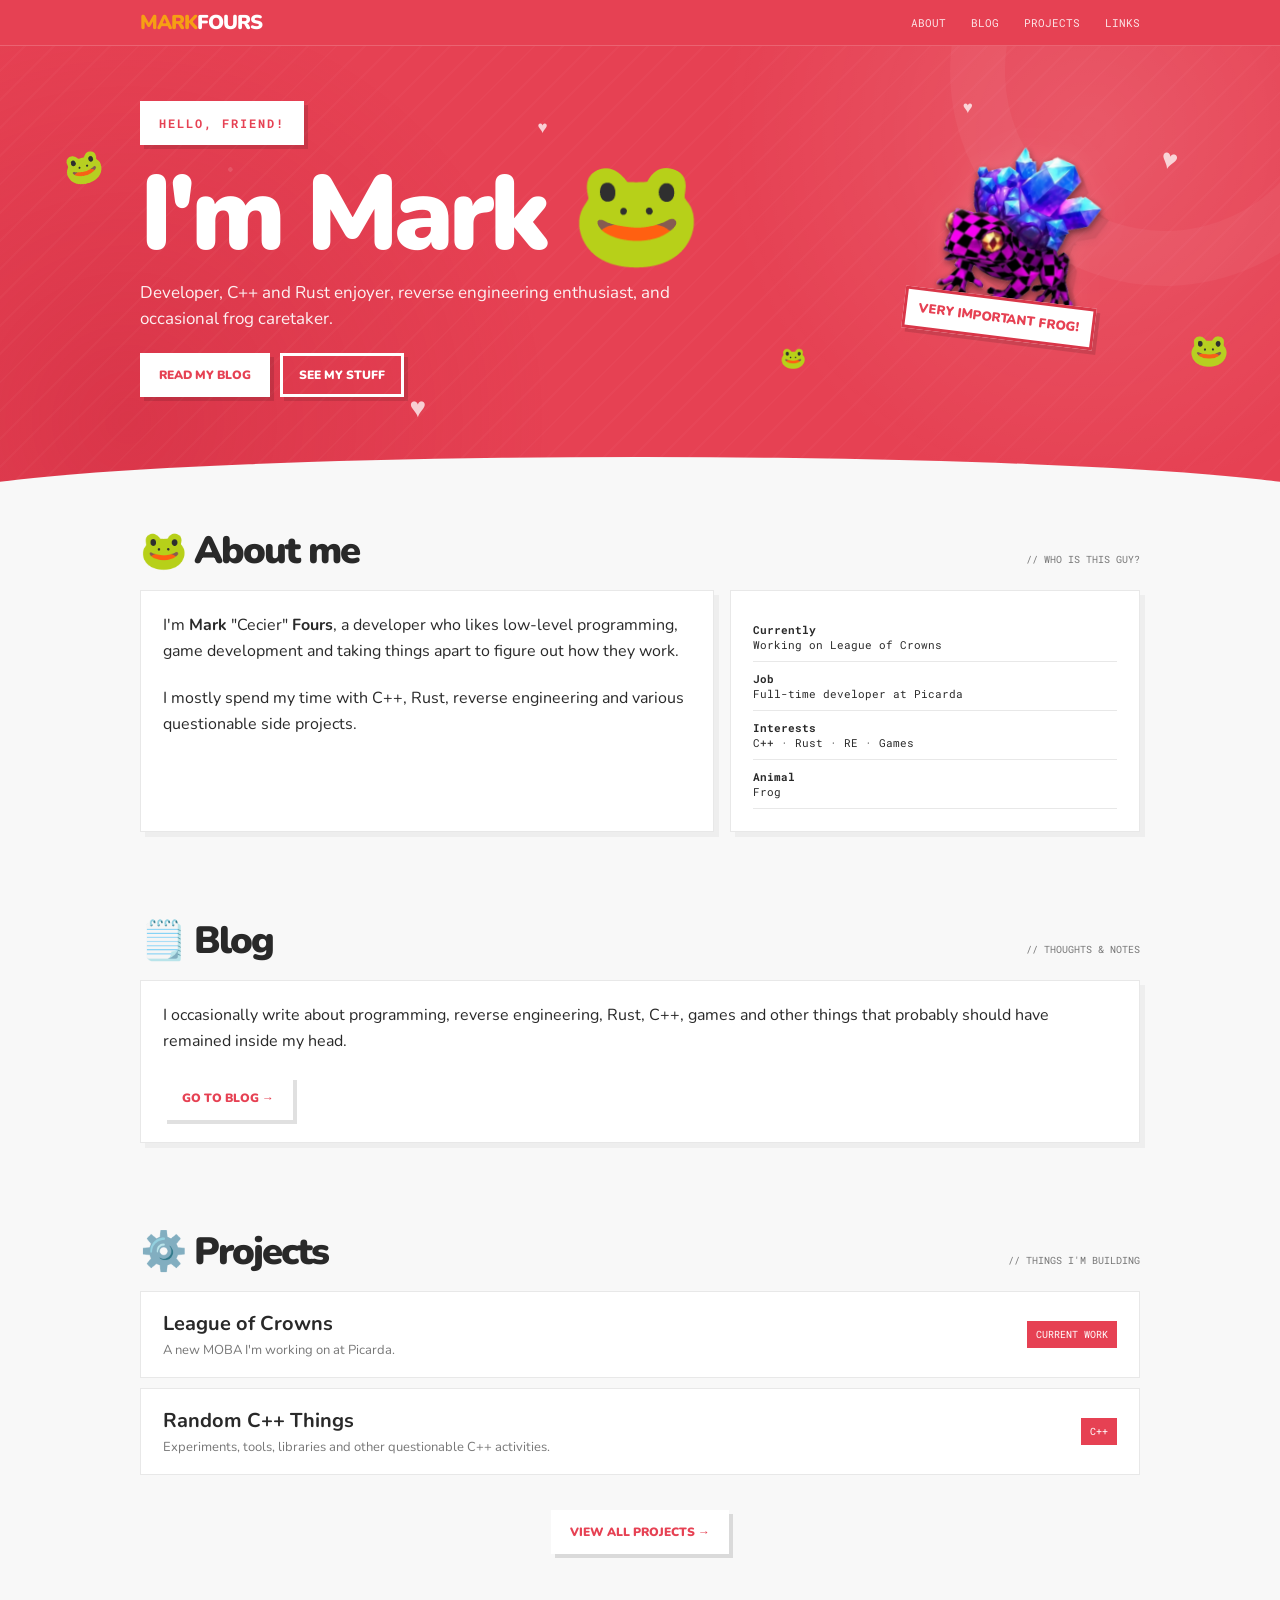
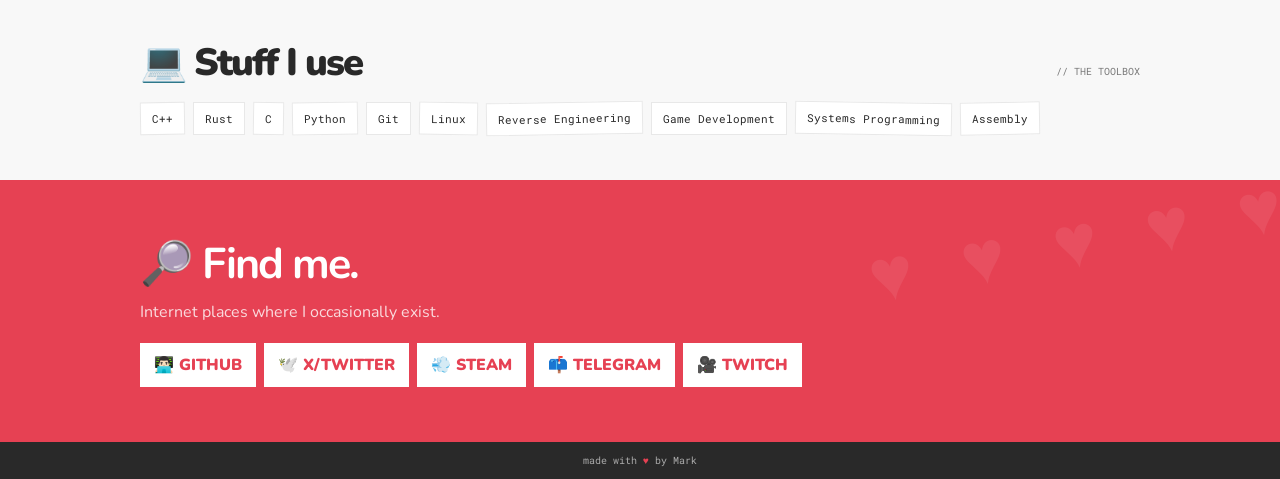
==== commit 73e07283: "Add some emoji :)" ====
--- a/index.html
+++ b/index.html
@@ -17,7 +17,7 @@
     content="Mark's personal homepage -> developer, C++ and Rust enthusiast, and reverse engineering enjoyer."
 >
 
-<link rel="icon" href="assets/pics/frog_cute.png">
+<link rel="icon" href="assets/pics/frog_pixel.png">
 
 <link rel="preconnect" href="https://fonts.googleapis.com">
 <link rel="preconnect" href="https://fonts.gstatic.com" crossorigin>
@@ -41,7 +41,7 @@
     <div class="nav-inner">
 
         <a href="index.html" class="logo">
-            <span class="name-fours">MARKFOURS</span>.RU
+            <span class="name-fours">MARK</span>FOURS
         </a>
 
         <div class="nav-links">
@@ -468,7 +468,7 @@
         <div class="links-inner">
 
             <h2>
-                Find me.
+                🔎 Find me.
             </h2>
 
             <p>
@@ -484,7 +484,7 @@
                     target="_blank"
                     rel="noopener noreferrer"
                 >
-                    GITHUB
+                    👨🏻‍💻 GITHUB
                 </a>
 
 
@@ -494,7 +494,7 @@
                     target="_blank"
                     rel="noopener noreferrer"
                 >
-                    X/TWITTER
+                    🕊️ X/TWITTER
                 </a>
 
 
@@ -504,7 +504,7 @@
                     target="_blank"
                     rel="noopener noreferrer"
                 >
-                    STEAM
+                    💨 STEAM
                 </a>
 
 
@@ -514,7 +514,7 @@
                     target="_blank"
                     rel="noopener noreferrer"
                 >
-                    TELEGRAM
+                    📫 TELEGRAM
                 </a>
 
 
@@ -524,7 +524,7 @@
                     target="_blank"
                     rel="noopener noreferrer"
                 >
-                    TWITCH
+                    🎥 TWITCH
                 </a>
 
             </div>
--- a/assets/css/style.css
+++ b/assets/css/style.css
@@ -42,8 +42,8 @@
 }
 
 .nav-inner{
-width:min(1100px,calc(100% - 40px));
-min-height:62px;
+width:min(1000px,calc(100% - 30px));
+min-height:45px;
 margin:auto;
 display:flex;
 align-items:center;
@@ -773,7 +773,7 @@
 .project-screenshots{
 display:flex;
 gap:16px;
-margin:25px 0 10px
+margin:40px
 }
 
 .screenshot-button{
@@ -962,6 +962,7 @@
 .project-screenshots{
     flex-direction:column;
     gap:20px
+    margin:50px;
 }
 
 .screenshot-button{
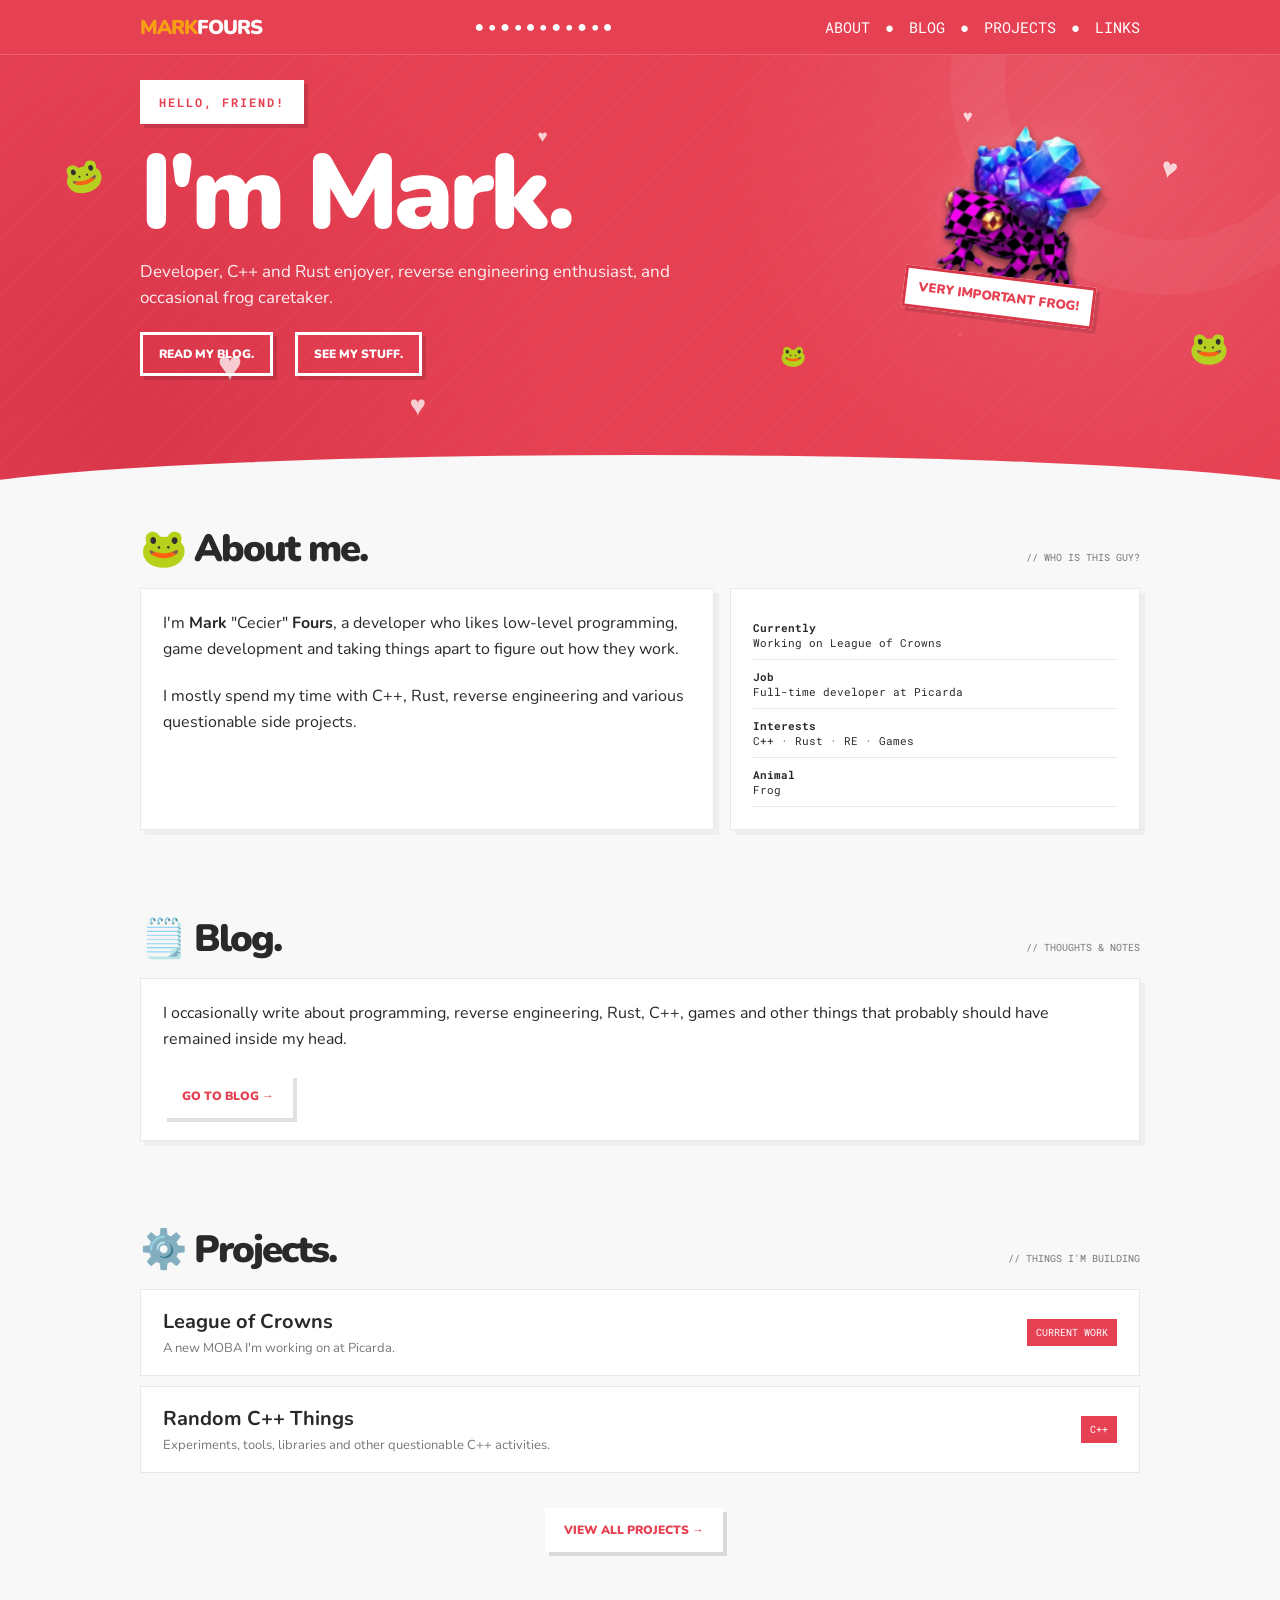
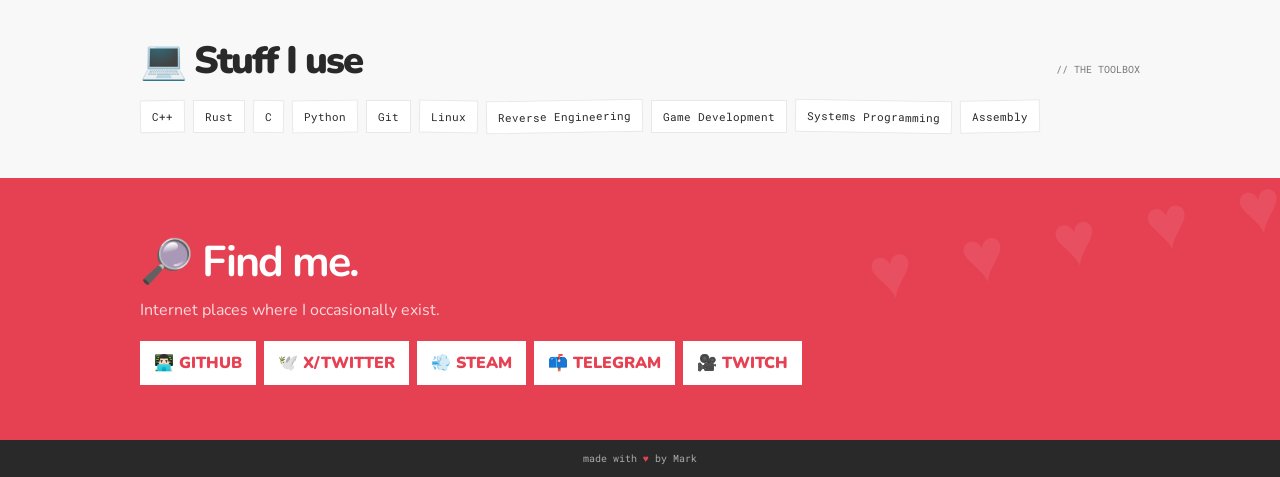
==== commit 6c5b03e7: "Add some stuff :)" ====
--- a/index.html
+++ b/index.html
@@ -44,20 +44,22 @@
             <span class="name-fours">MARK</span>FOURS
         </a>
 
+        <p>● • ● • ● • ● • ● • ●</p>
+
         <div class="nav-links">
 
             <a href="#about">
                 ABOUT
             </a>
-
+●
             <a href="blog/index.html">
                 BLOG
             </a>
-
+●
             <a href="projects/index.html">
                 PROJECTS
             </a>
-
+●
             <a href="#links">
                 LINKS
             </a>
@@ -119,7 +121,7 @@
             </div>
 
             <h1>
-                I'm Mark 🐸
+                I'm Mark.
             </h1>
 
             <p class="hero-description">
@@ -131,16 +133,16 @@
 
                 <a
                     href="blog/index.html"
-                    class="hero-button"
-                >
-                    READ MY BLOG
+                    class="hero-button outline"
+                >
+                    READ MY BLOG.
                 </a>
 
                 <a
                     href="projects/index.html"
                     class="hero-button outline"
                 >
-                    SEE MY STUFF
+                    SEE MY STUFF.
                 </a>
 
             </div>
@@ -151,7 +153,7 @@
         <div class="frog-wrap">
 
             <img
-                class="frog"
+                class="frog no-select"
                 src="assets/pics/frog_cells.png"
                 alt="Frog"
             >
@@ -179,7 +181,7 @@
         <div class="section-heading no-select">
 
             <h2>
-                🐸 About me
+                🐸 About me.
             </h2>
 
             <span>
@@ -249,7 +251,7 @@
         <div class="section-heading no-select">
 
             <h2>
-                🗒️ Blog
+                🗒️ Blog.
             </h2>
 
             <span>
@@ -288,7 +290,7 @@
         <div class="section-heading no-select">
 
             <h2>
-                ⚙️ Projects
+                ⚙️ Projects.
             </h2>
 
             <span>
--- a/assets/css/style.css
+++ b/assets/css/style.css
@@ -67,20 +67,38 @@
 
 .nav-links{
 display:flex;
-gap:25px;
-font-family:"Roboto Mono",monospace;
-font-size:11px
+gap:15px;
+font-family:"Roboto Mono",monospace;
+font-size:15px
 }
 
 .nav-links a{
-opacity:.85;
-transition:opacity .15s,transform .15s
+/*opacity:.85;*/
+/*transition:opacity .15s,transform .15s*/
 }
 
 .nav-links a:hover{
 opacity:1;
-transform:translateY(-2px)
-}
+transform:translateY(-2px);
+color:#f69f14;
+}
+
+/* BLUE LINE */ 
+/*.frog-line{ 
+  flex:1; 
+  min-width:100px; 
+  display:flex; 
+  align-items:center; 
+  justify-content:center; 
+} */
+
+.frog-line img{ 
+  display:block; 
+  width:100%; 
+  height:73px; 
+  /*object-fit:fill; */
+}
+
 
 /* HERO */
 
@@ -131,6 +149,8 @@
 z-index:5;
 width:min(1000px,100%);
 margin:auto;
+margin-top:-30px;
+margin-bottom:-30px;
 display:flex;
 align-items:center;
 justify-content:space-between;
@@ -169,6 +189,7 @@
 
 .eyebrow{
 margin-bottom:25px;
+margin-right:17px;
 font-family:"Roboto Mono",monospace;
 font-size:11px;
 letter-spacing:2px;
@@ -213,6 +234,7 @@
 .hero-button{
 display:inline-block;
 padding:11px 16px;
+margin-right:12px;
 background:#fff;
 color:var(--red);
 border:3px solid #fff;
@@ -223,13 +245,18 @@
 }
 
 .hero-button:hover{
-transform:translate(-2px,-2px);
+transform:translate(-4px,-4px);
 box-shadow:6px 6px 0 rgba(0,0,0,.14)
 }
 
 .hero-button.outline{
 background:transparent;
 color:#fff
+}
+
+.hero-button.outline:hover{
+background:var(--white);
+color:var(--red);
 }
 
 /* HERO DECORATIONS */
@@ -301,6 +328,18 @@
 }
 
 .frog:hover{transform:rotate(-3deg) scale(1.04)}
+
+.crown{
+position:relative;
+z-index:3;
+width:320px;
+max-width:100%;
+filter:drop-shadow(8px 11px 0 rgba(0,0,0,.1)) drop-shadow(0 0 15px rgba(255,255,255,.12));
+transform:rotate(3deg);
+transition:transform .2s
+}
+
+.crown:hover{transform:rotate(-3deg) scale(1.04)}
 
 .sticker{
 position:absolute;
@@ -317,6 +356,21 @@
 box-shadow:4px 4px 0 rgba(0,0,0,.12)
 }
 
+.sticker-crown{
+position:absolute;
+z-index:4;
+right:45px;
+bottom:10px;
+padding:9px 12px;
+background:#fff;
+color:var(--red);
+border:3px solid var(--red-dark);
+font-size:13px;
+font-weight:900;
+transform:rotate(7deg);
+box-shadow:4px 4px 0 rgba(0,0,0,.12)
+}
+
 /* MAIN */
 
 main{
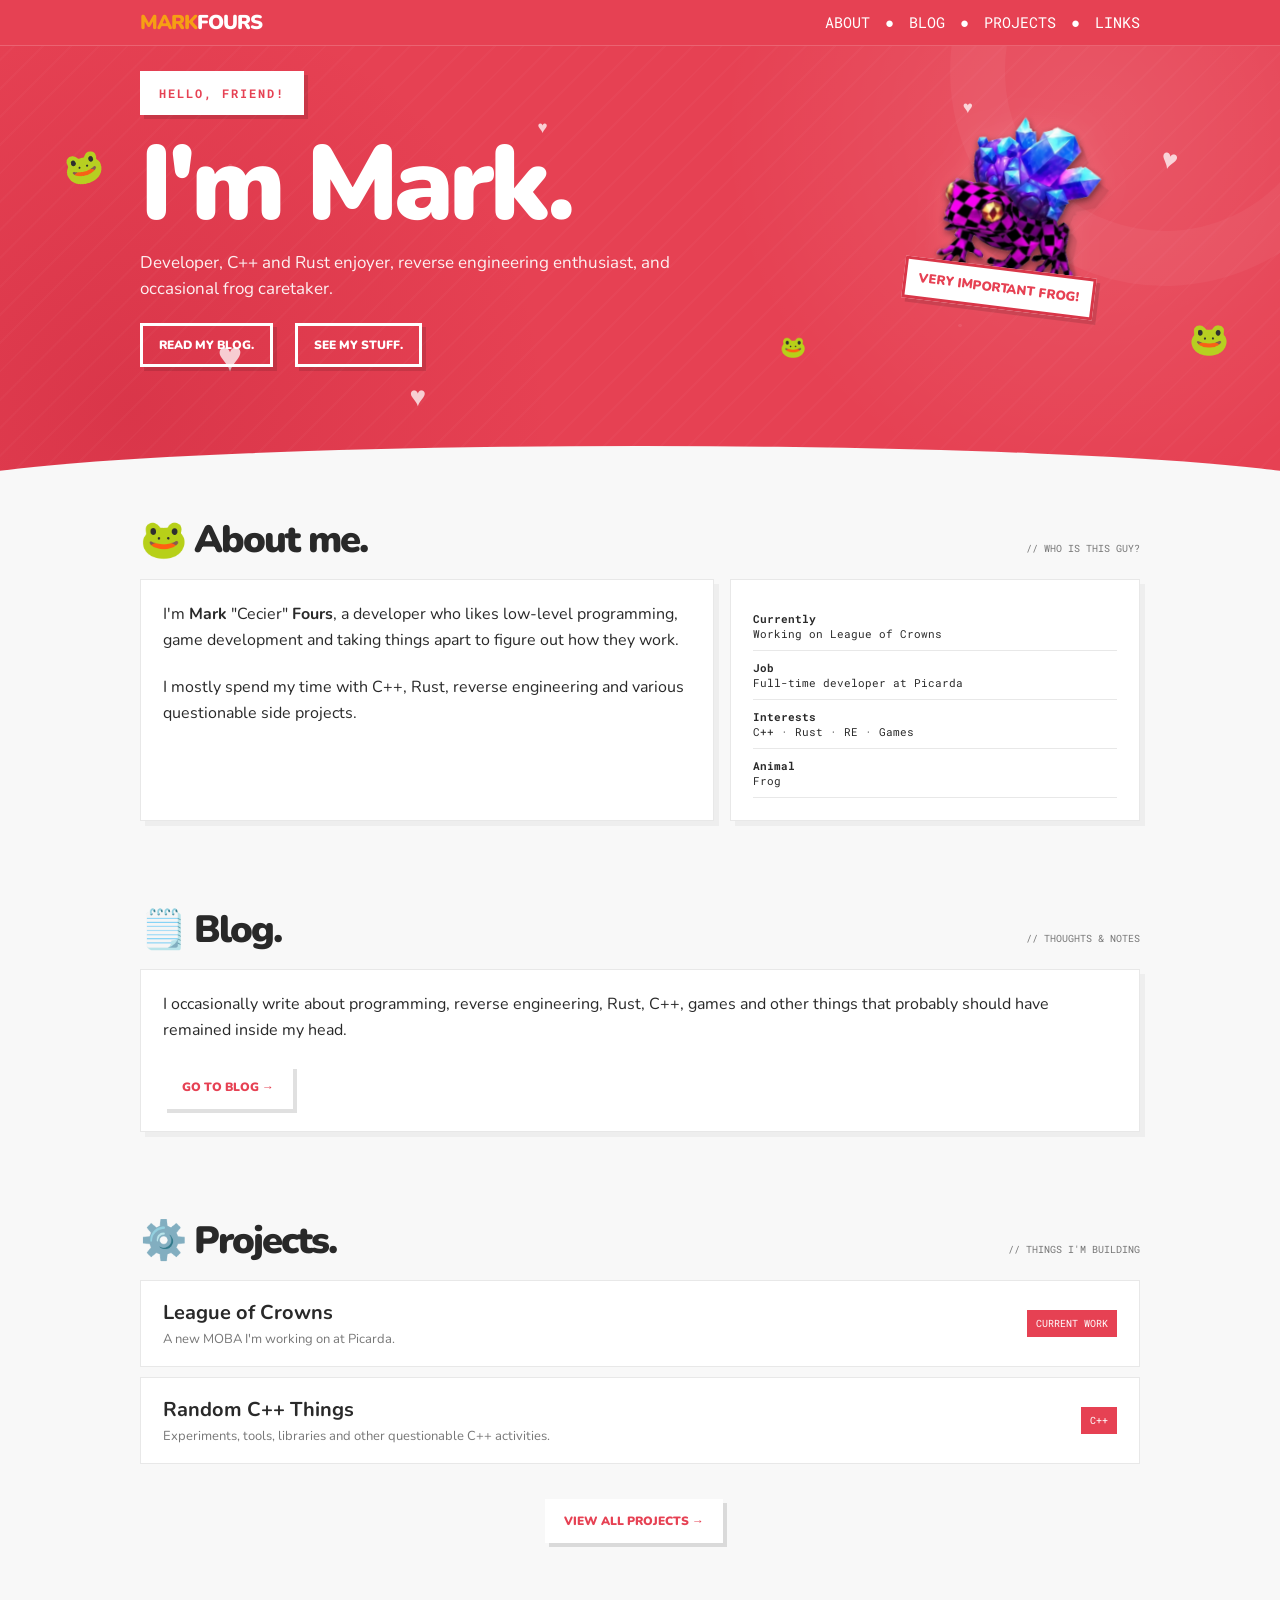
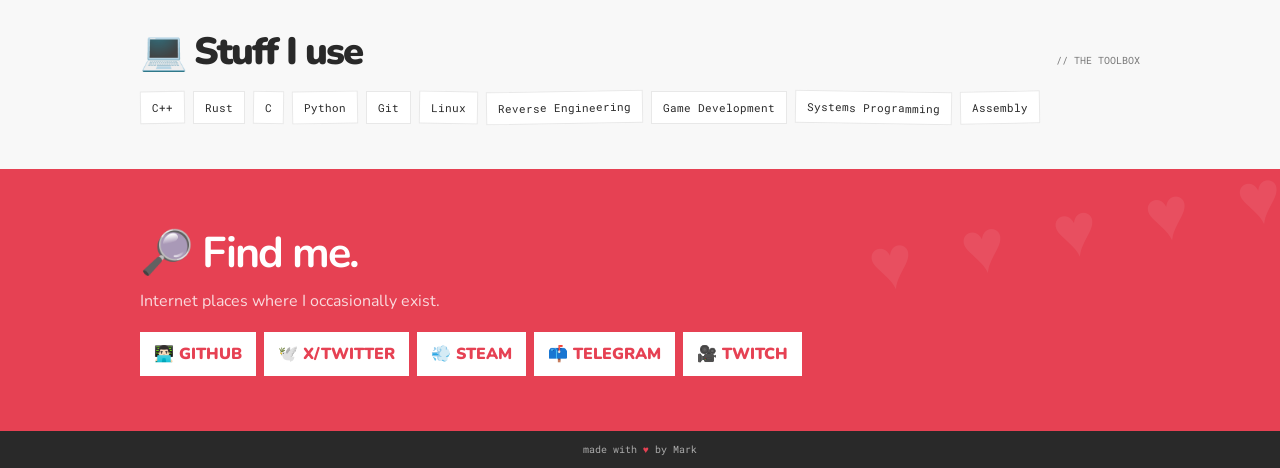
==== commit 4a0c0887: "Remove dots on the header" ====
--- a/index.html
+++ b/index.html
@@ -44,7 +44,6 @@
             <span class="name-fours">MARK</span>FOURS
         </a>
 
-        <p>● • ● • ● • ● • ● • ●</p>
 
         <div class="nav-links">
 
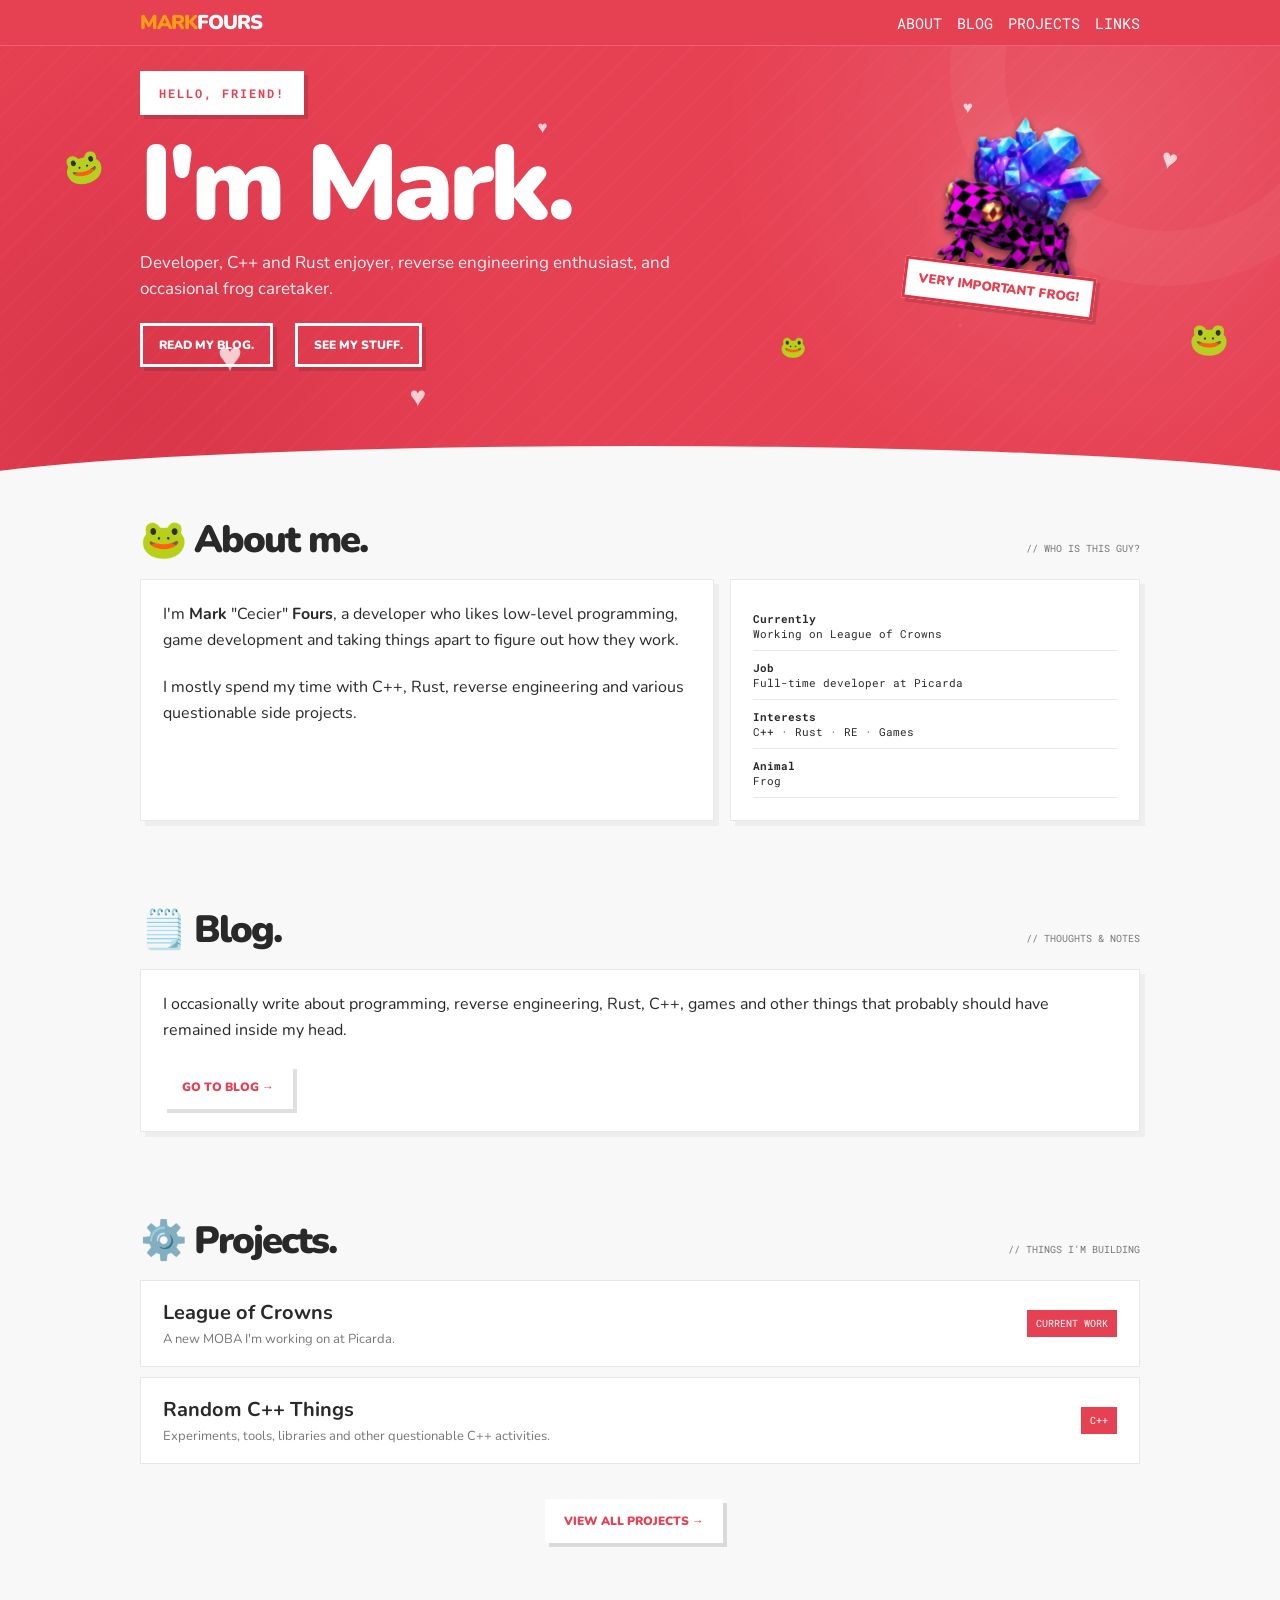
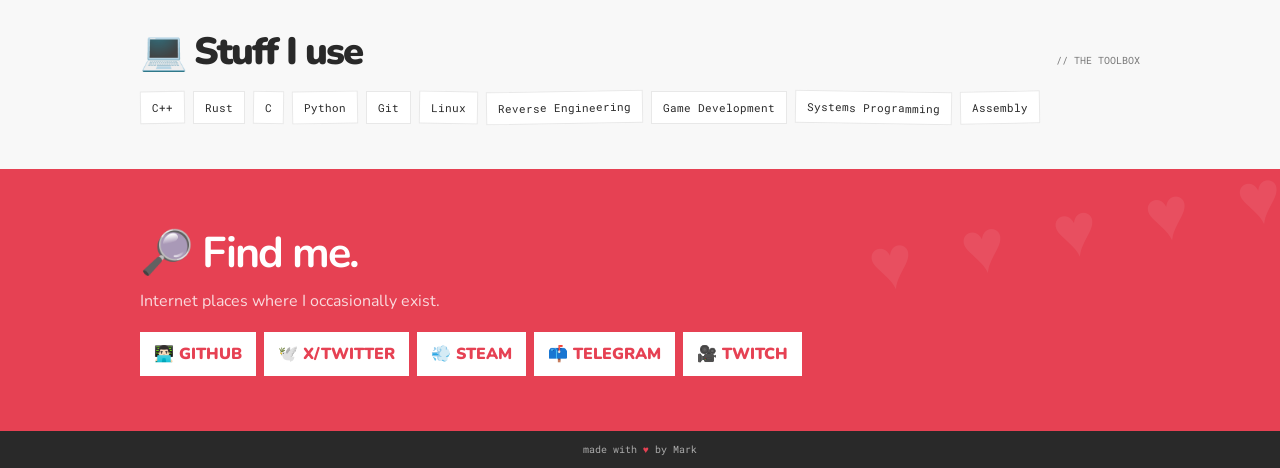
==== commit 42aaac95: "Remove dots on the header" ====
--- a/index.html
+++ b/index.html
@@ -50,15 +50,15 @@
             <a href="#about">
                 ABOUT
             </a>
-●
+
             <a href="blog/index.html">
                 BLOG
             </a>
-●
+
             <a href="projects/index.html">
                 PROJECTS
             </a>
-●
+
             <a href="#links">
                 LINKS
             </a>
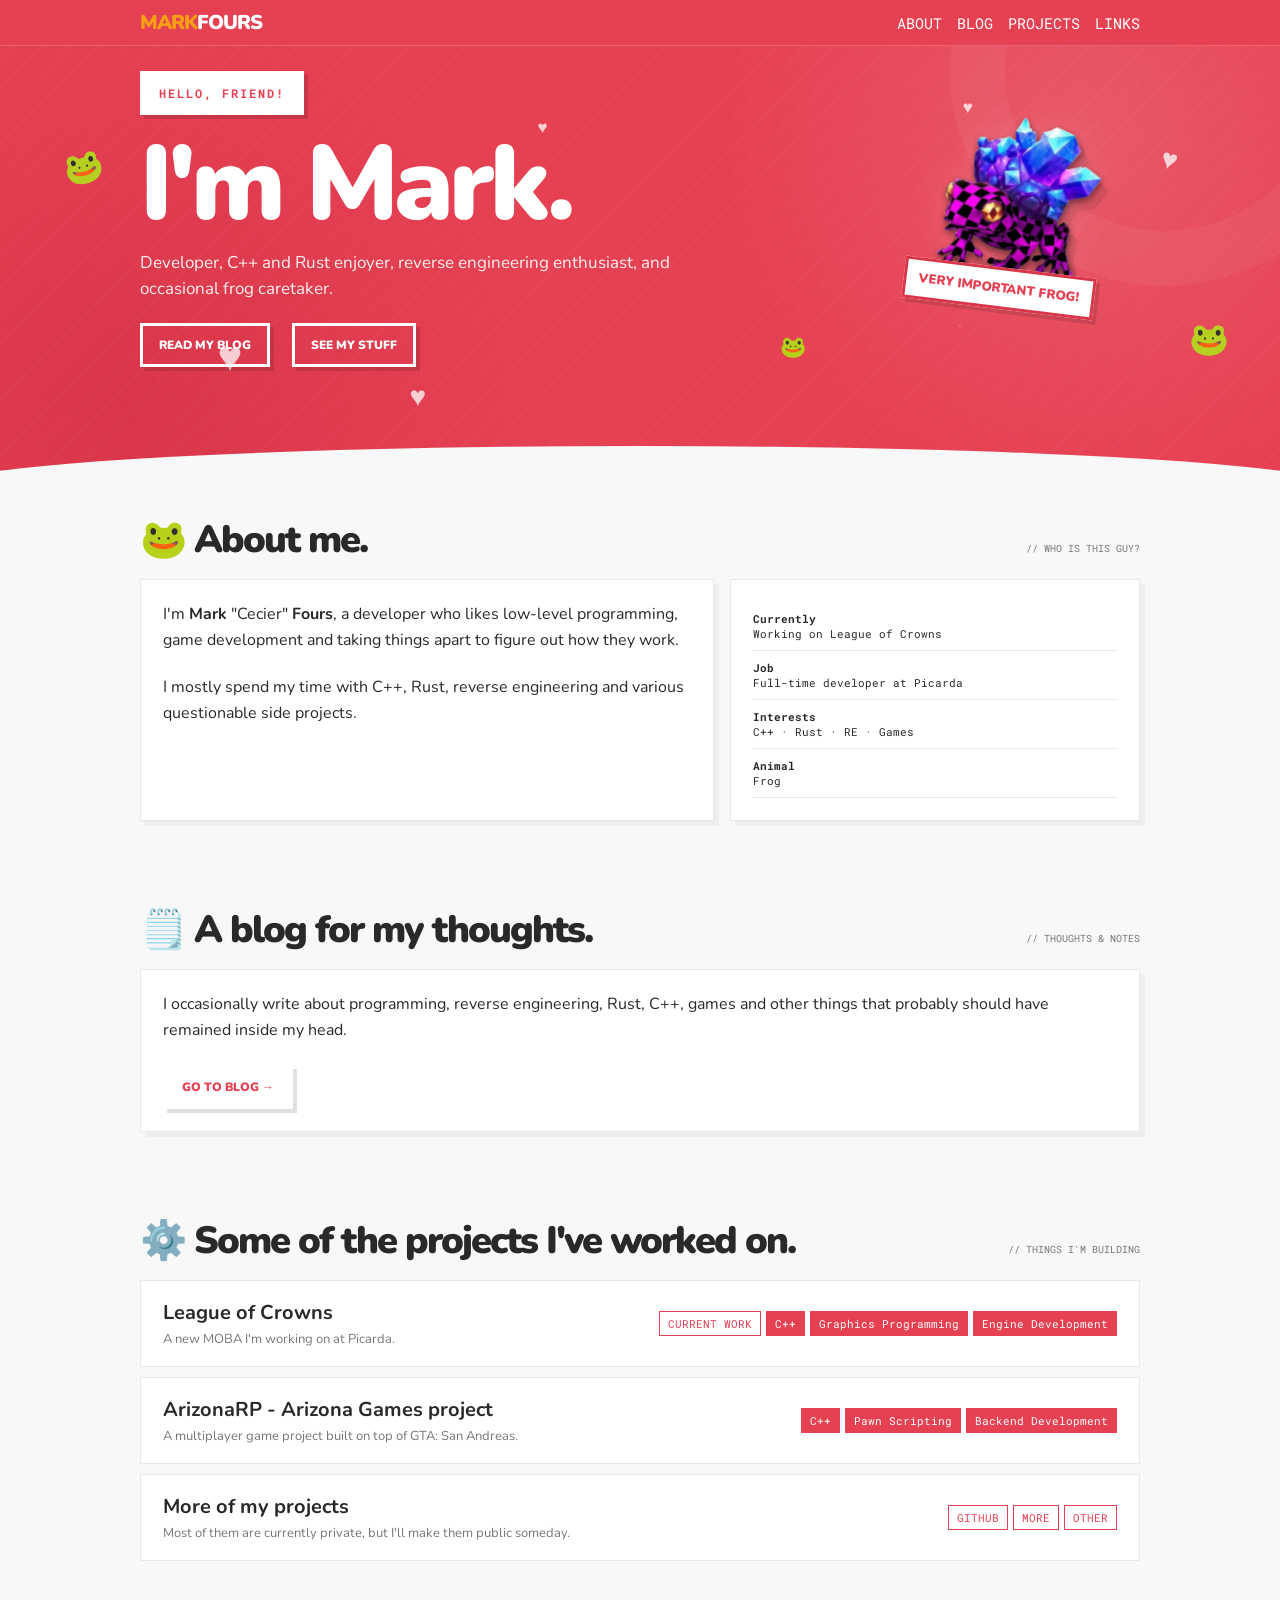
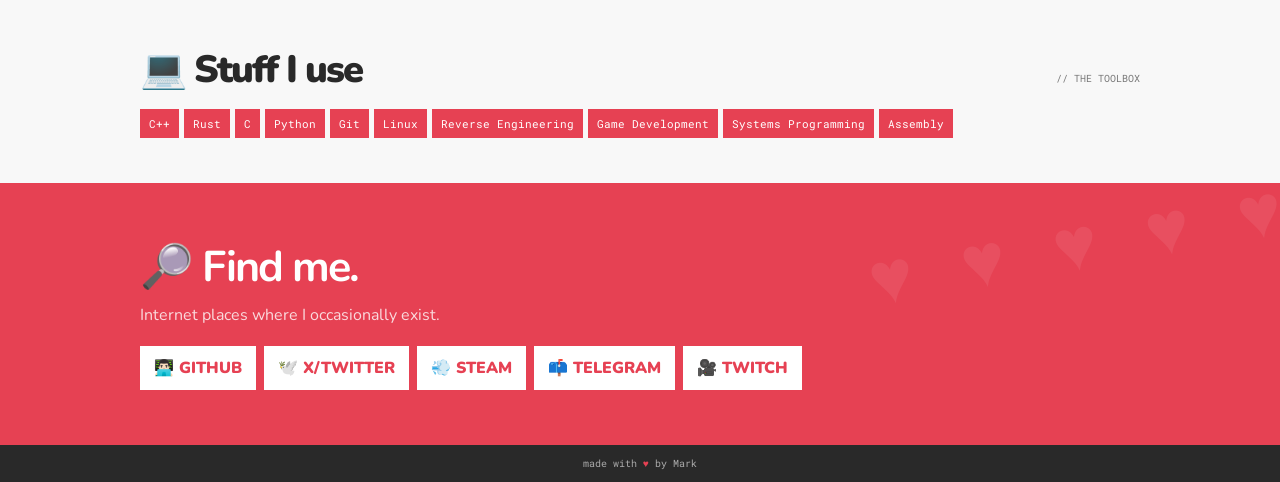
==== commit 741585b1: "Add project and finish the main page" ====
--- a/index.html
+++ b/index.html
@@ -55,7 +55,7 @@
                 BLOG
             </a>
 
-            <a href="projects/index.html">
+            <a href="#projects">
                 PROJECTS
             </a>
 
@@ -134,14 +134,14 @@
                     href="blog/index.html"
                     class="hero-button outline"
                 >
-                    READ MY BLOG.
-                </a>
-
-                <a
-                    href="projects/index.html"
+                    READ MY BLOG
+                </a>
+
+                <a
+                    href="#projects"
                     class="hero-button outline"
                 >
-                    SEE MY STUFF.
+                    SEE MY STUFF
                 </a>
 
             </div>
@@ -250,7 +250,7 @@
         <div class="section-heading no-select">
 
             <h2>
-                🗒️ Blog.
+                🗒️ A blog for my thoughts.
             </h2>
 
             <span>
@@ -282,117 +282,159 @@
     </section>
 
 
-    <!-- PROJECTS PREVIEW -->
-
-    <section class="section">
-
-        <div class="section-heading no-select">
-
-            <h2>
-                ⚙️ Projects.
-            </h2>
-
-            <span>
-                // THINGS I'M BUILDING
-            </span>
-
-        </div>
-
-
-        <div class="project-list">
-
-            <a
-                class="project"
-                href="projects/moba-game/moba-game.html"
-            >
-
-                <div>
-
-                    <h3>
-                        League of Crowns
-                    </h3>
-
-                    <p>
-                        A new MOBA I'm working on at Picarda.
-                    </p>
-
-                </div>
-
-                <span class="project-tag no-select">
+<!-- PROJECTS PREVIEW -->
+
+<section class="section" id="projects">
+
+    <div class="section-heading no-select">
+
+        <h2>
+            ⚙️ Some of the projects I've worked on.
+        </h2>
+
+        <span>
+            // THINGS I'M BUILDING
+        </span>
+
+    </div>
+
+
+    <div class="project-list">
+
+        <a
+            class="project"
+            href="projects/moba-game/moba-game.html"
+        >
+
+            <div>
+
+                <h3>
+                    League of Crowns
+                </h3>
+
+                <p>
+                    A new MOBA I'm working on at Picarda.
+                </p>
+
+            </div>
+
+            <div class="project-tags no-select">
+
+                <span class="project-tag current">
                     CURRENT WORK
                 </span>
 
-            </a>
-
-
-            <a
-                class="project"
-                href="projects/index.html"
-            >
-
-                <div>
-
-                    <h3>
-                        Random C++ Things
-                    </h3>
-
-                    <p>
-                        Experiments, tools, libraries and other
-                        questionable C++ activities.
-                    </p>
-
-                </div>
-
-                <span class="project-tag no-select">
+                <span class="project-tag">
                     C++
                 </span>
 
-            </a>
-
-
-            <!-- <a
-                class="project"
-                href="projects/index.html"
-            >
-
-                <div>
-
-                    <h3>
-                        Rust Stuff
-                    </h3>
-
-                    <p>
-                        Small projects made while exploring Rust.
-                    </p>
-
-                </div>
-
                 <span class="project-tag">
-                    RUST
-                </span>
-
-            </a>
-
-        </div> -->
-
-
-        <div
-            style="
-                margin-top: 25px;
-                text-align: center;
-            "
+                    Graphics Programming
+                </span>
+
+                <span class="project-tag">
+                    Engine Development
+                </span>
+
+            </div>
+
+        </a>
+
+
+        <a
+            class="project"
+            href="projects/arizona-games/index.html"
         >
 
-            <a
-                href="projects/index.html"
-                class="hero-button no-select"
-            >
-                VIEW ALL PROJECTS →
-            </a>
-
-        </div>
-
-    </section>
+            <div>
+
+                <h3>
+                    ArizonaRP - Arizona Games project
+                </h3>
+
+                <p>
+                    A multiplayer game project built on top of GTA: San Andreas.
+                </p>
+
+            </div>
+
+            <div class="project-tags no-select">
+
+                <span class="project-tag">
+                    C++
+                </span>
+
+                <span class="project-tag">
+                    Pawn Scripting
+                </span>
+
+                <span class="project-tag">
+                    Backend Development
+                </span>
+
+            </div>
+
+        </a>
+
+
+        <a
+            class="project"
+            href="https://github.com/cecier"
+            target="_blank"
+            rel="noopener noreferrer"
+        >
+
+            <div>
+
+                <h3>
+                    More of my projects
+                </h3>
+
+                <p>
+                    Most of them are currently private, but I'll make them public someday.
+                </p>
+
+            </div>
+
+            <div class="project-tags no-select">
+
+                <span class="project-tag current">
+                    GITHUB
+                </span>
+
+                <span class="project-tag current">
+                    MORE
+                </span>
+
+                <span class="project-tag current">
+                    OTHER
+                </span>
+            </div>
+
+        </a>
+
+<!-- ● ● ● -->
+
+    </div>
+
+
+<!--     <div
+        style="
+            margin-top: 25px;
+            text-align: center;
+        "
+    >
+
+        <a
+            href="projects/index.html"
+            class="hero-button no-select"
+        >
+            VIEW ALL PROJECTS →
+        </a>
+
+    </div> -->
+
+</section>
 
 
     <!-- STACK -->
--- a/assets/css/style.css
+++ b/assets/css/style.css
@@ -534,32 +534,47 @@
 font-size:13px
 }
 
+.project-tags{
+    display:flex;
+    flex-wrap:wrap;
+    justify-content:flex-end;
+    align-items:center;
+    gap:5px;
+}
+
 .project-tag{
-padding:7px 9px;
+    padding:6px 8px;
+    background:var(--red);
+    color:var(--white);
+    border:1px solid var(--red);
+    font-family:"Roboto Mono",monospace;
+    font-size:11px;
+    line-height:1;
+    white-space:nowrap;
+}
+
+.project-tag.current{
+    background:var(--white);
+    color:var(--red);
+    border:1px solid var(--red);
+}
+
+/* STACK */
+
+.stack{
+display:flex;
+flex-wrap:wrap;
+gap:5px
+}
+
+.tag{
+padding:6px 8px;
 background:var(--red);
-color:#fff;
-font-family:"Roboto Mono",monospace;
-font-size:10px
-}
-
-/* STACK */
-
-.stack{
-display:flex;
-flex-wrap:wrap;
-gap:8px
-}
-
-.tag{
-padding:8px 11px;
-background:#fff;
-border:1px solid var(--border);
-font-family:"Roboto Mono",monospace;
-font-size:11px
-}
-
-.tag:nth-child(3n){transform:rotate(1deg)}
-.tag:nth-child(3n+1){transform:rotate(-1deg)}
+border:1px solid var(--red);
+font-family:"Roboto Mono",monospace;
+font-size:11px;
+color:var(--white);
+}
 
 /* LINKS */
 
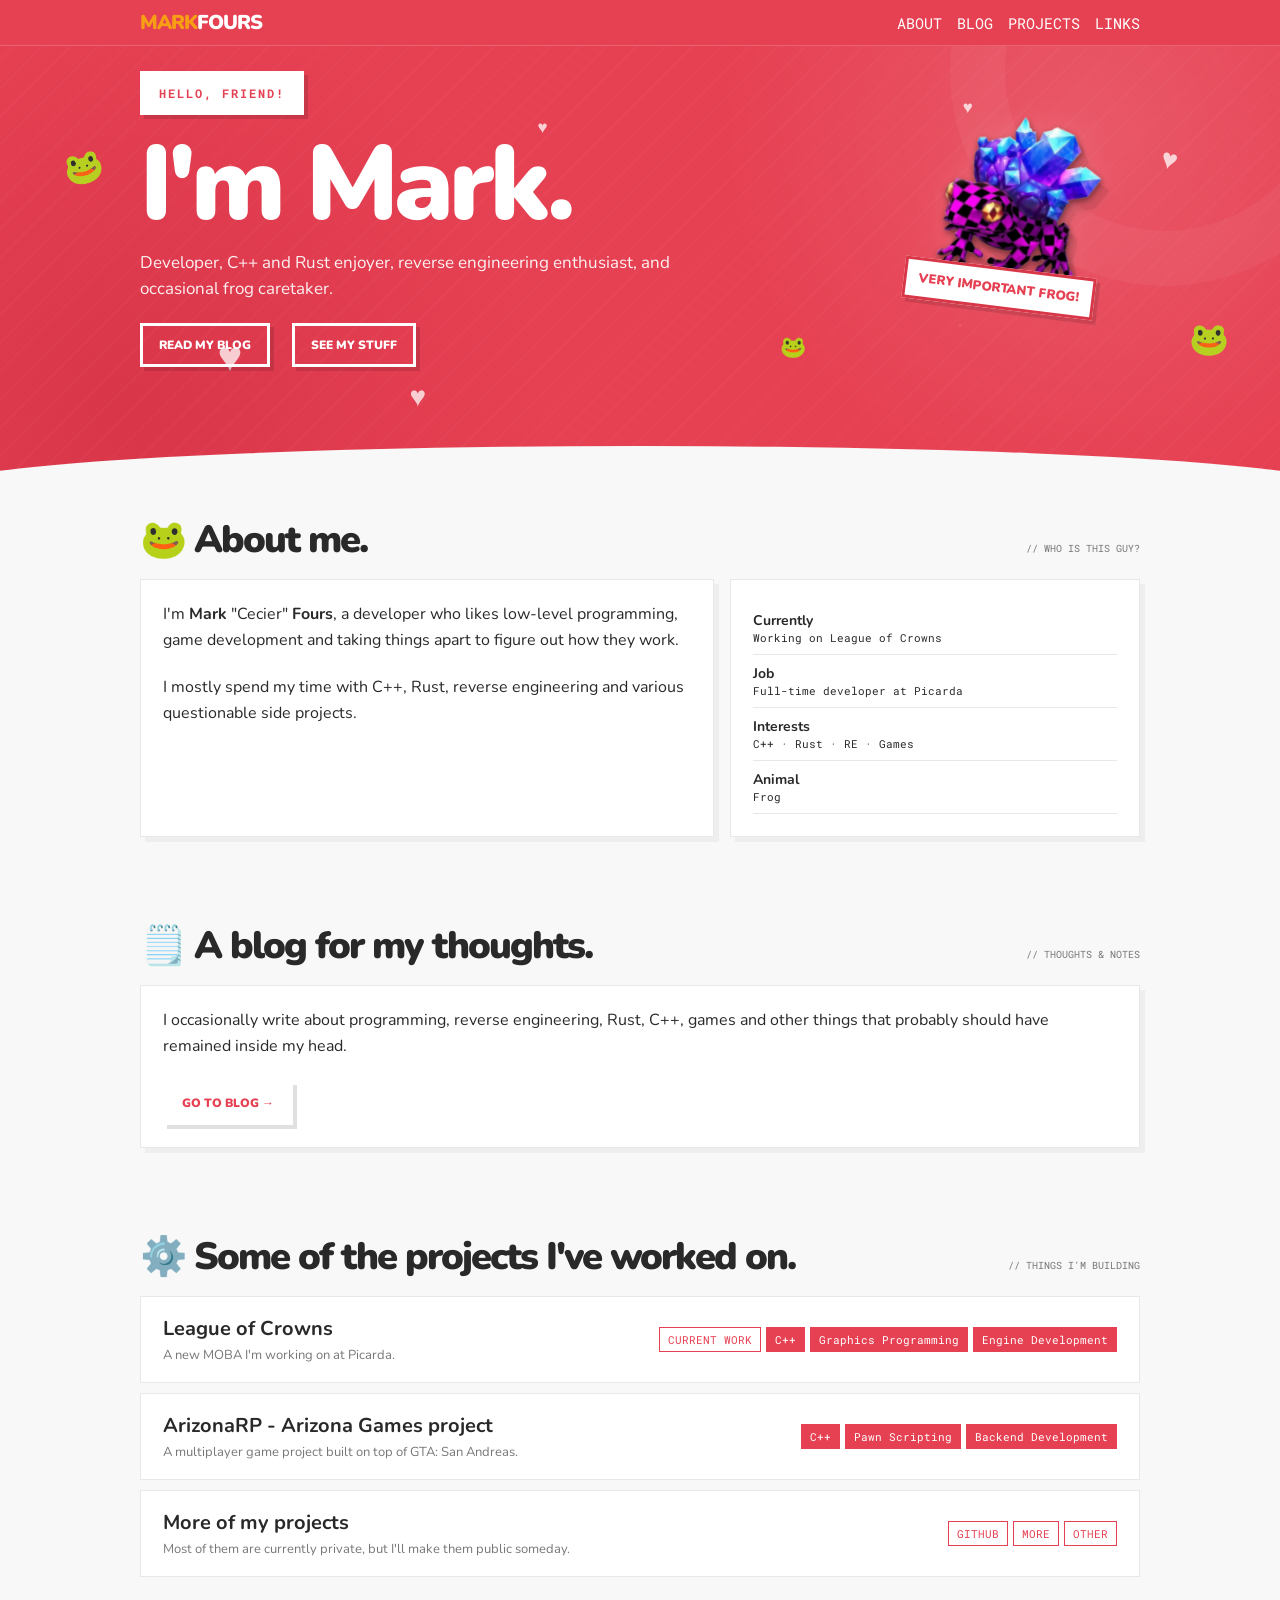
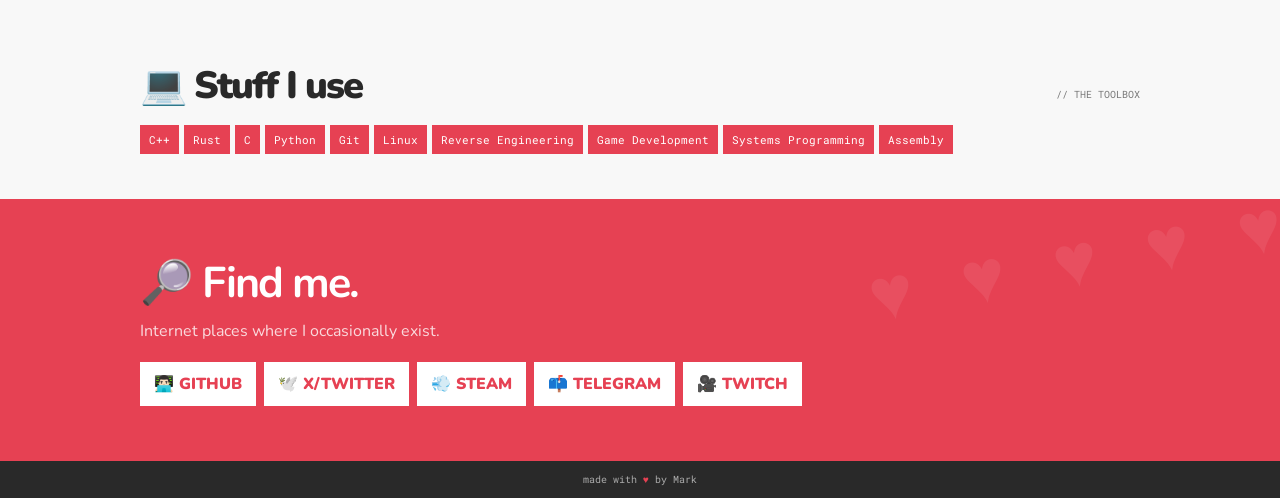
==== commit 6d31dc88: "Complete the site and add a funny blog post" ====
--- a/index.html
+++ b/index.html
@@ -10,7 +10,7 @@
     content="width=device-width, initial-scale=1.0"
 >
 
-<title>Mark Fours | Homepage</title>
+<title>Mark Fours | HOMEPAGE</title>
 
 <meta
     name="description"
--- a/assets/css/style.css
+++ b/assets/css/style.css
@@ -31,8 +31,6 @@
 -webkit-user-drag:none
 }
 
-/* NAV */
-
 nav{
 position:relative;
 z-index:20;
@@ -61,10 +59,6 @@
     color:#f69f14
 }
 
-/*.name-mark{
-    color:#224a4b
-}*/
-
 .nav-links{
 display:flex;
 gap:15px;
@@ -73,8 +67,7 @@
 }
 
 .nav-links a{
-/*opacity:.85;*/
-/*transition:opacity .15s,transform .15s*/
+
 }
 
 .nav-links a:hover{
@@ -83,24 +76,12 @@
 color:#f69f14;
 }
 
-/* BLUE LINE */ 
-/*.frog-line{ 
-  flex:1; 
-  min-width:100px; 
-  display:flex; 
-  align-items:center; 
-  justify-content:center; 
-} */
-
-.frog-line img{ 
-  display:block; 
-  width:100%; 
-  height:73px; 
-  /*object-fit:fill; */
-}
-
-
-/* HERO */
+.frog-line img{
+  display:block;
+  width:100%;
+  height:73px;
+
+}
 
 .hero{
 position:relative;
@@ -193,7 +174,6 @@
 font-family:"Roboto Mono",monospace;
 font-size:11px;
 letter-spacing:2px;
-/*opacity:.8;*/
 
 background: transparent;
     color: #fff;
@@ -259,8 +239,6 @@
 color:var(--red);
 }
 
-/* HERO DECORATIONS */
-
 .decoration{
 position:absolute;
 z-index:2;
@@ -307,8 +285,6 @@
 0%,100%{transform:translateY(0) rotate(-3deg)}
 45%,55%{transform:translateY(-10px) rotate(3deg)}
 }
-
-/* FROG */
 
 .frog-wrap{
 position:relative;
@@ -371,7 +347,20 @@
 box-shadow:4px 4px 0 rgba(0,0,0,.12)
 }
 
-/* MAIN */
+.sticker-blog-frog{
+position:absolute;
+z-index:4;
+right:17px;
+bottom:1px;
+padding:9px 12px;
+background:#fff;
+color:var(--red);
+border:3px solid var(--red-dark);
+font-size:13px;
+font-weight:900;
+transform:rotate(7deg);
+box-shadow:4px 4px 0 rgba(0,0,0,.12)
+}
 
 main{
 position:relative;
@@ -406,8 +395,6 @@
 color:var(--muted)
 }
 
-/* ABOUT */
-
 .about-grid{
 display:grid;
 grid-template-columns:1.4fr 1fr;
@@ -440,14 +427,12 @@
 font-size:11px
 }
 
-.mini-list li:last-child
+.mini-list li:last-child{}
 
 .mini-list b{
 font-family:"Nunito",sans-serif;
 font-size:14px
 }
-
-/* BLOG */
 
 .blog-grid{
 display:grid;
@@ -461,7 +446,7 @@
 min-height:190px;
 padding:21px;
 background:#fff;
-border:1px solid var(--border);
+border:7px solid var(--border);
 transition:transform .15s,box-shadow .15s
 }
 
@@ -502,7 +487,11 @@
 font-size:9px
 }
 
-/* PROJECTS */
+.post-soon {
+opacity: 0.4;
+background: #e0e0de;
+border: 7px solid var(--border);
+}
 
 .project-list{
 display:flex;
@@ -559,8 +548,6 @@
     border:1px solid var(--red);
 }
 
-/* STACK */
-
 .stack{
 display:flex;
 flex-wrap:wrap;
@@ -575,8 +562,6 @@
 font-size:11px;
 color:var(--white);
 }
-
-/* LINKS */
 
 .links-section{
 position:relative;
@@ -631,8 +616,6 @@
 
 .link:hover{transform:translateY(-3px) rotate(-1deg)}
 
-/* FOOTER */
-
 footer{
 padding:12px 5px;
 background:#292929;
@@ -643,8 +626,6 @@
 }
 
 footer b{color:var(--red)}
-
-/* BLOG ARTICLE */
 
 .article-hero{
 position:relative;
@@ -701,13 +682,10 @@
 letter-spacing:1px
 }
 
-/* PROJECT HEADER CONTROLLER */
-
 .controller-wrap{
 flex:0 0 260px;
 display:flex;
-/*align-items:center;
-justify-content:center*/
+
 margin-top: -25px;
 }
 
@@ -722,8 +700,6 @@
 }
 
 .controller:hover{transform:rotate(2deg) scale(1.04)}
-
-/* ARTICLE CONTENT */
 
 .article{
 width:min(760px,calc(100% - 40px));
@@ -812,8 +788,6 @@
 text-align:center
 }
 
-/* FROG EVIDENCE */
-
 .frog-evidence{
 display:flex;
 flex-direction:column;
@@ -837,8 +811,6 @@
 font-size:9px
 }
 
-/* PROJECT SCREENSHOTS */
-
 .project-screenshots{
 display:flex;
 gap:16px;
@@ -869,8 +841,6 @@
 transform:translate(-2px,-2px);
 box-shadow:7px 7px 0 #111
 }
-
-/* SCREENSHOT VIEWER */
 
 .screenshot-modal{
 position:fixed;
@@ -919,11 +889,8 @@
 
 .screenshot-close:hover{transform:scale(1.1)}
 
-/* MOBILE */
-
 @media(max-width:760px){
 .nav-inner{min-height:58px}
-
 
 .nav-links{
     gap:11px;
@@ -1054,13 +1021,11 @@
     font-size:42px
 }
 
-
 }
 
 @media(max-width:480px){
 .nav-links a:nth-child(2){display:none}
 
-
 h1{font-size:66px}
 
 .hero-description{font-size:15px}
@@ -1070,5 +1035,226 @@
 .card,
 .post{padding:19px}
 
-
-}+}
+
+
+/* RESPONSIVE CLEANUP */
+html {
+  width: 100%;
+  overflow-x: hidden;
+}
+
+body {
+  width: 100%;
+  min-width: 0;
+  overflow-x: hidden;
+  -webkit-text-size-adjust: 100%;
+}
+
+img,
+svg,
+video,
+canvas {
+  max-width: 100%;
+}
+
+button,
+a {
+  -webkit-tap-highlight-color: transparent;
+}
+
+@media (max-width: 760px) {
+  .nav-inner {
+    width: min(100% - 24px, 1000px);
+    gap: 12px;
+  }
+
+  .logo {
+    font-size: 18px;
+    flex: 0 0 auto;
+  }
+
+  .nav-links {
+    gap: 9px;
+    min-width: 0;
+    justify-content: flex-end;
+    flex-wrap: wrap;
+  }
+
+  .hero,
+  .article-hero {
+    padding-left: 16px;
+    padding-right: 16px;
+  }
+
+  .hero-inner,
+  .article-hero-inner,
+  .hero-text {
+    width: 100%;
+  }
+
+  h1 {
+    font-size: clamp(48px, 16vw, 72px);
+    letter-spacing: -3px;
+    overflow-wrap: anywhere;
+  }
+
+  .eyebrow {
+    margin-right: 0;
+    margin-bottom: 20px;
+  }
+
+  .hero-description {
+    max-width: 100%;
+  }
+
+  .hero-buttons {
+    width: 100%;
+    align-items: stretch;
+  }
+
+  .hero-button {
+    margin-right: 0;
+    text-align: center;
+    min-height: 44px;
+  }
+
+  .frog-wrap {
+    width: min(220px, 100%);
+  }
+
+  .section {
+    width: min(100% - 28px, 1000px);
+  }
+
+  .project {
+    min-width: 0;
+  }
+
+  .project-tags {
+    justify-content: flex-start;
+  }
+
+  .links-section {
+    padding-left: 16px;
+    padding-right: 16px;
+  }
+
+  .link-grid {
+    width: 100%;
+  }
+
+  .link {
+    min-height: 44px;
+    display: inline-flex;
+    align-items: center;
+  }
+
+  .article {
+    width: min(100% - 28px, 760px);
+  }
+
+  .article p,
+  .article li {
+    overflow-wrap: anywhere;
+  }
+
+  .article pre {
+    max-width: 100%;
+    overflow-x: auto;
+    -webkit-overflow-scrolling: touch;
+  }
+
+  .project-screenshots {
+    width: 100%;
+    margin: 32px 0;
+    padding: 0;
+  }
+
+  .screenshot-button {
+    width: 100%;
+    max-width: none;
+  }
+
+  .screenshot-button img {
+    width: 100%;
+    height: auto;
+    aspect-ratio: 16 / 9;
+  }
+
+  .screenshot-modal {
+    padding: 12px;
+  }
+
+  .screenshot-modal img {
+    max-width: 100%;
+    max-height: 82vh;
+  }
+}
+
+@media (max-width: 480px) {
+  .nav-inner {
+    min-height: 54px;
+  }
+
+  .nav-links {
+    font-size: 8px;
+    gap: 7px;
+  }
+
+  .hero {
+    padding-top: 38px;
+    padding-bottom: 76px;
+  }
+
+  .hero-buttons {
+    flex-direction: column;
+  }
+
+  .hero-button {
+    width: 100%;
+  }
+
+  .section-heading h2,
+  .links-inner h2 {
+    font-size: 30px;
+  }
+
+  .card,
+  .post {
+    padding: 16px;
+  }
+
+  .project {
+    padding: 15px;
+  }
+
+  .article-hero {
+    padding-top: 34px;
+    padding-bottom: 66px;
+  }
+
+  .article-hero h1 {
+    font-size: clamp(38px, 12vw, 52px);
+    letter-spacing: -2px;
+  }
+
+  .article-meta {
+    flex-wrap: wrap;
+    gap: 8px 14px;
+  }
+
+  .frog-evidence {
+    width: 100%;
+  }
+
+  .screenshot-modal img {
+    max-height: 78vh;
+  }
+
+  .screenshot-close {
+    top: 7px;
+    right: 10px;
+    font-size: 38px;
+  }
+}
